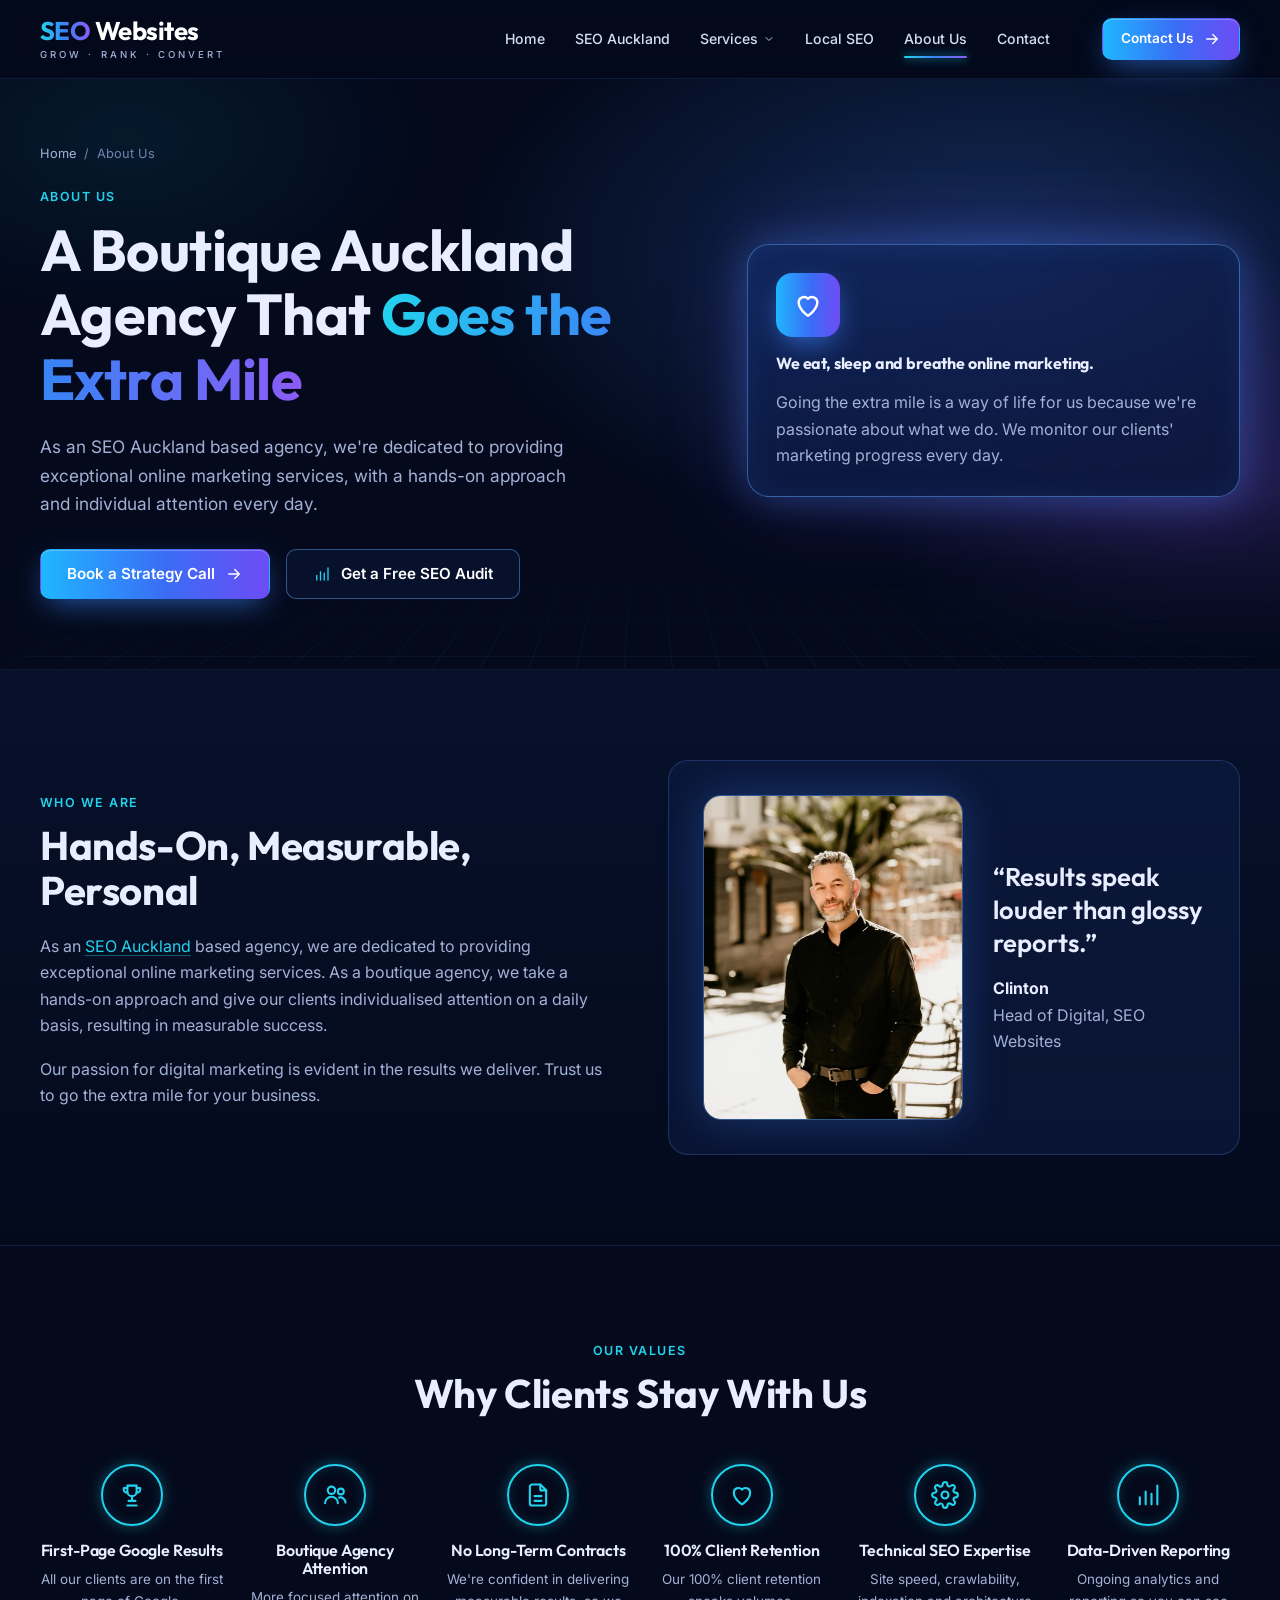
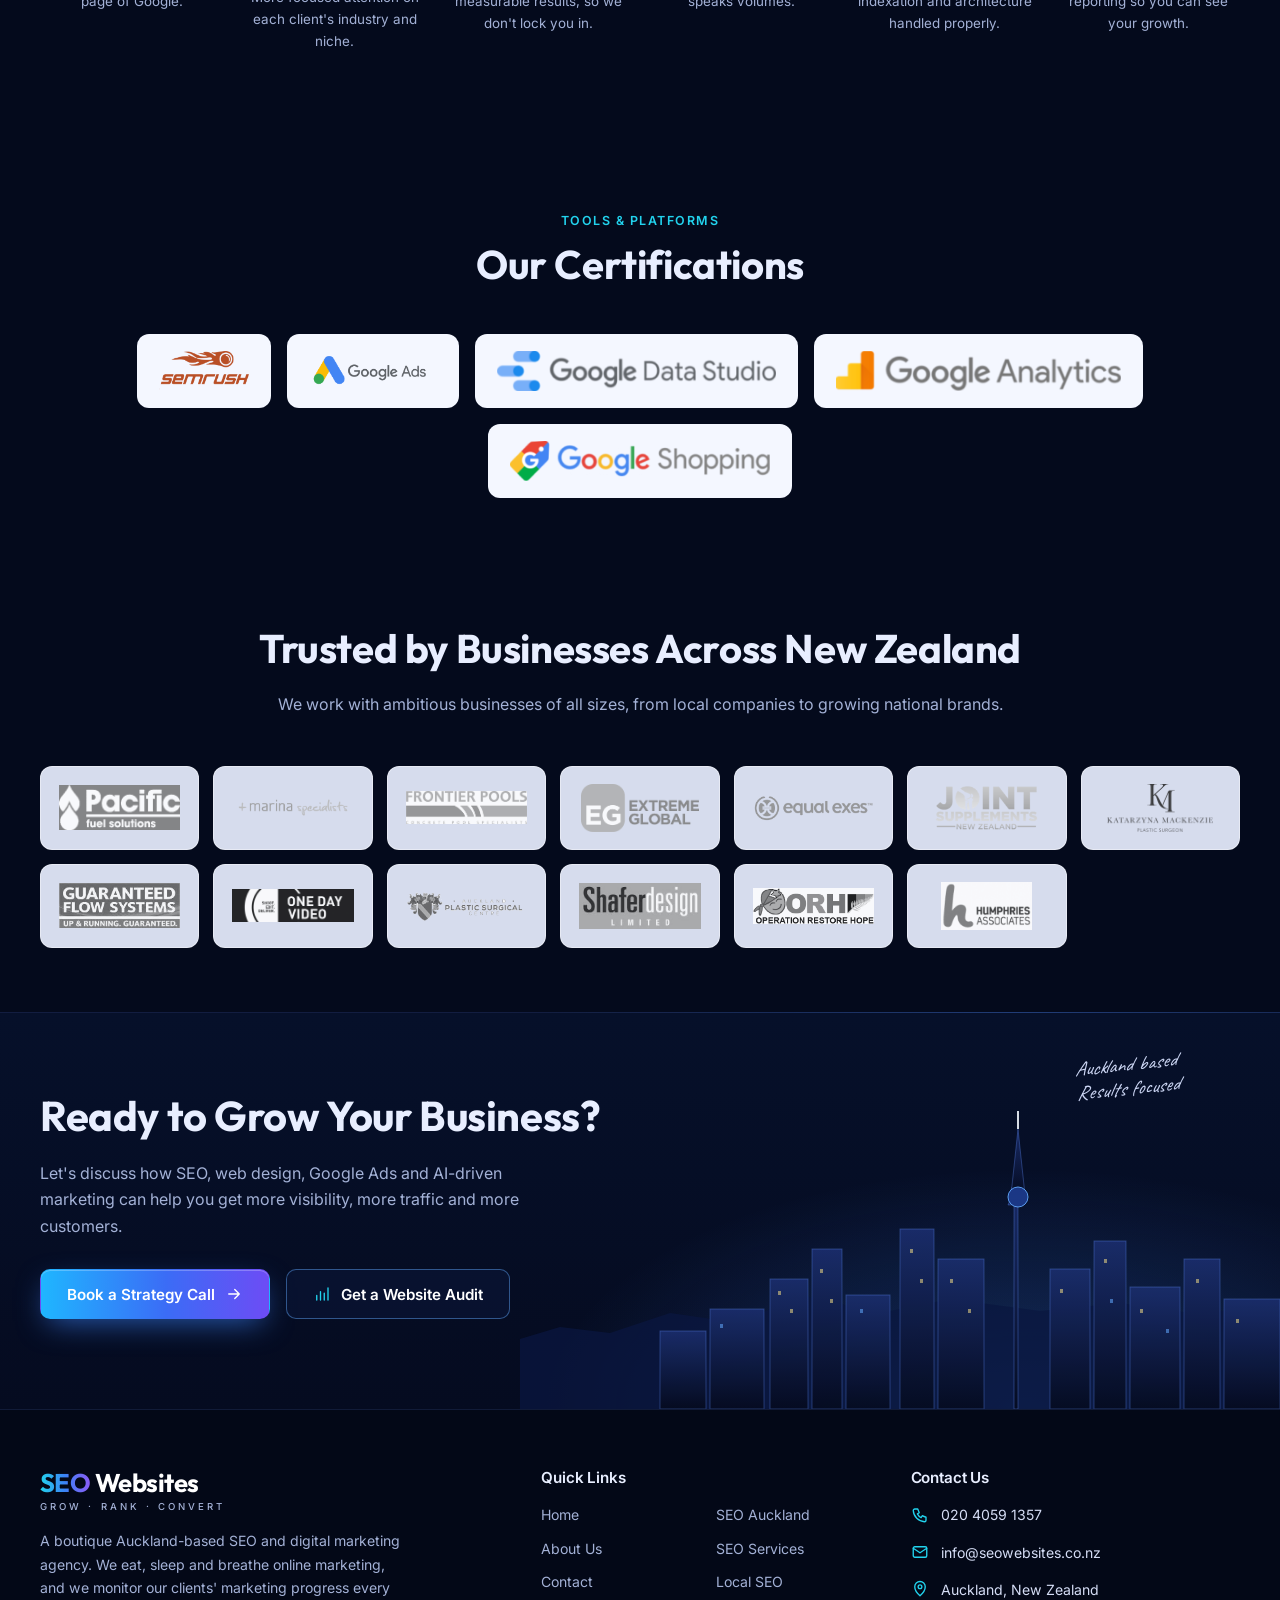
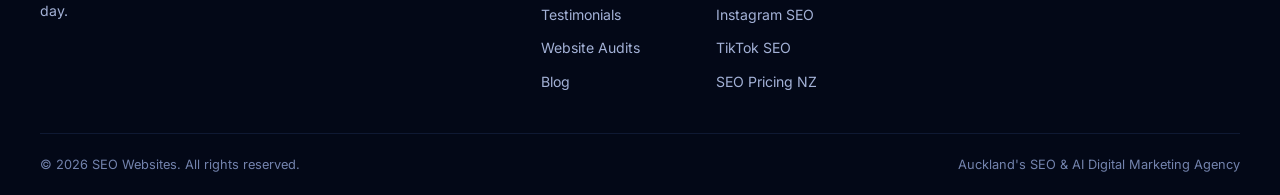
==== site/about-us/index.html @ c725c057 "Rebuild 8 core pages in new dark neon design Static site generated by build.py: home, SEO Auckland, " ====
<!doctype html>
<html lang="en-NZ">
<head>
<meta charset="utf-8">
<meta name="viewport" content="width=device-width, initial-scale=1">
<title>About Us - SEO Websites</title>
<meta name="description" content="At SEO WEBSITES we eat, sleep and breathe online marketing. Going the extra mile is a way of life for us as we’re passionate about what we do.">
<link rel="canonical" href="https://seowebsites.co.nz/about-us/">
<meta property="og:type" content="website"><meta property="og:title" content="About Us - SEO Websites"><meta property="og:description" content="At SEO WEBSITES we eat, sleep and breathe online marketing. Going the extra mile is a way of life for us as we’re passionate about what we do."><meta property="og:url" content="https://seowebsites.co.nz/about-us/"><meta property="og:locale" content="en_NZ">
<meta name="theme-color" content="#040a1c">
<link rel="preconnect" href="https://fonts.googleapis.com"><link rel="preconnect" href="https://fonts.gstatic.com" crossorigin>
<link href="https://fonts.googleapis.com/css2?family=Caveat&family=Inter:wght@400;500;600&family=Outfit:wght@500;600;700&display=swap" rel="stylesheet">
<link rel="stylesheet" href="/assets/css/style.css">
<script type="application/ld+json">{"@context": "https://schema.org", "@type": "ProfessionalService", "name": "SEO Websites", "url": "https://seowebsites.co.nz/", "telephone": "+64 20 4059 1357", "email": "info@seowebsites.co.nz", "priceRange": "$$", "address": {"@type": "PostalAddress", "addressLocality": "Auckland", "postalCode": "2018", "addressCountry": "NZ"}, "areaServed": "New Zealand"}</script>
<script type="application/ld+json">{"@context": "https://schema.org", "@type": "BreadcrumbList", "itemListElement": [{"@type": "ListItem", "position": 1, "name": "Home", "item": "https://seowebsites.co.nz/"}, {"@type": "ListItem", "position": 2, "name": "About Us", "item": "https://seowebsites.co.nz/about-us/"}]}</script>
</head>
<body>
<a class="skip" href="#main">Skip to content</a>
<svg width="0" height="0" style="position:absolute" aria-hidden="true"><defs>
<linearGradient id="g1" x1="0" y1="0" x2="1" y2="1"><stop offset="0" stop-color="#22d3ee"/><stop offset=".55" stop-color="#3b82f6"/><stop offset="1" stop-color="#8b5cf6"/></linearGradient>
<linearGradient id="gArea" x1="0" y1="0" x2="0" y2="1"><stop offset="0" stop-color="#3b82f6" stop-opacity=".55"/><stop offset="1" stop-color="#3b82f6" stop-opacity="0"/></linearGradient>
<linearGradient id="gSky" x1="0" y1="0" x2="0" y2="1"><stop offset="0" stop-color="#1a2d6b"/><stop offset="1" stop-color="#050b20"/></linearGradient>
</defs></svg>
<header class="site-header"><div class="wrap nav">
  <a class="logo" href="/" aria-label="SEO Websites home"><b><span>SEO</span> Websites</b><small>GROW · RANK · CONVERT</small></a>
  <ul class="menu" id="menu"><li><a href="/">Home</a></li><li><a href="/seo-auckland/">SEO Auckland</a></li><li class="has-drop"><button type="button" aria-expanded="false" aria-haspopup="true">Services <svg class="" viewBox="0 0 24 24" fill="none" stroke="currentColor" stroke-width="1.8" stroke-linecap="round" stroke-linejoin="round" aria-hidden="true"><path d="M6 9l6 6 6-6"/></svg></button><ul class="dropdown"><li><a href="/seo-services-auckland/">SEO Services Auckland</a></li><li><a href="/local-seo-services/">Local SEO</a></li><li><a href="/instagram-seo/">Instagram SEO</a></li><li><a href="/tiktok-seo/">TikTok SEO</a></li></ul></li><li><a href="/local-seo-services/">Local SEO</a></li><li><a href="/about-us/" aria-current="page">About Us</a></li><li><a href="/contact/">Contact</a></li><li class="mobile-cta"><a class="btn btn-primary" href="/contact/">Contact Us <svg class="" viewBox="0 0 24 24" fill="none" stroke="currentColor" stroke-width="1.8" stroke-linecap="round" stroke-linejoin="round" aria-hidden="true"><path d="M5 12h14M13 6l6 6-6 6"/></svg></a></li></ul>
  <a class="btn btn-primary btn-sm" href="/contact/">Contact Us <svg class="" viewBox="0 0 24 24" fill="none" stroke="currentColor" stroke-width="1.8" stroke-linecap="round" stroke-linejoin="round" aria-hidden="true"><path d="M5 12h14M13 6l6 6-6 6"/></svg></a>
  <button class="burger" type="button" aria-controls="menu" aria-expanded="false" aria-label="Open menu"><svg class="" viewBox="0 0 24 24" fill="none" stroke="currentColor" stroke-width="1.8" stroke-linecap="round" stroke-linejoin="round" aria-hidden="true"><path d="M4 7h16M4 12h16M4 17h16"/></svg></button>
</div></header>
<main id="main">
<section class="hero page-hero"><div class="wrap hero-grid">
  <div><nav class="crumbs" aria-label="Breadcrumb"><a href="/">Home</a><span>/</span><span>About Us</span></nav>
    <span class="eyebrow">About Us</span><h1>A Boutique Auckland Agency That <span class="grad-text">Goes the Extra Mile</span></h1><p class="lead">As an SEO Auckland based agency, we're dedicated to providing exceptional online marketing services, with a hands-on approach and individual attention every day.</p><div class="btn-row"><a class="btn btn-primary" href="/contact/">Book a Strategy Call <svg class="" viewBox="0 0 24 24" fill="none" stroke="currentColor" stroke-width="1.8" stroke-linecap="round" stroke-linejoin="round" aria-hidden="true"><path d="M5 12h14M13 6l6 6-6 6"/></svg></a><a class="btn btn-ghost" href="/seo-audit/"><svg class="" viewBox="0 0 24 24" fill="none" stroke="currentColor" stroke-width="1.8" stroke-linecap="round" stroke-linejoin="round" aria-hidden="true"><path d="M5 20v-6M10 20V9M15 20v-9M20 20V4"/></svg> Get a Free SEO Audit</a></div></div>
  <div class="reveal"><div class="orb-card"><div class="big-ico"><svg class="" viewBox="0 0 24 24" fill="none" stroke="currentColor" stroke-width="1.8" stroke-linecap="round" stroke-linejoin="round" aria-hidden="true"><path d="M12 20s-7-4.4-7-10a4 4 0 017-2.6A4 4 0 0119 10c0 5.6-7 10-7 10z"/></svg></div><h4>We eat, sleep and breathe online marketing.</h4><p class="muted" style="margin:0">Going the extra mile is a way of life for us because we're passionate about what we do. We monitor our clients' marketing progress every day.</p></div></div>
</div></section>
<section class="sec sec-alt"><div class="wrap split">
  <div class="reveal"><span class="eyebrow">Who We Are</span><h2>Hands-On, Measurable, Personal</h2>
    <div class="prose"><p>As an <a href="/seo-auckland/">SEO Auckland</a> based agency, we are dedicated to providing exceptional online marketing services. As a boutique agency, we take a hands-on approach and give our clients individualised attention on a daily basis, resulting in measurable success.</p>
    <p>Our passion for digital marketing is evident in the results we deliver. Trust us to go the extra mile for your business.</p></div></div>
  <div class="panel founder reveal"><img src="/assets/img/clinton.jpeg" alt="Clinton, Head of Digital at SEO Websites" width="260" height="325" loading="lazy">
    <div><blockquote>“Results speak louder than glossy reports.”</blockquote><b>Clinton</b><p class="muted" style="margin:0">Head of Digital, SEO Websites</p></div></div>
</div></section>
<section class="sec"><div class="wrap">
  <div class="sec-head reveal"><span class="eyebrow">Our Values</span><h2>Why Clients Stay With Us</h2></div>
  <div class="grid g-6 why-grid"><div class="why reveal"><div class="ring-ico"><svg class="" viewBox="0 0 24 24" fill="none" stroke="currentColor" stroke-width="1.8" stroke-linecap="round" stroke-linejoin="round" aria-hidden="true"><path d="M8 4h8v5a4 4 0 01-8 0z"/><path d="M8 6H5a3 3 0 003 4M16 6h3a3 3 0 01-3 4M12 13v4M8 21h8M9 17h6"/></svg></div><h3>First-Page Google Results</h3><p>All our clients are on the first page of Google.</p></div><div class="why reveal"><div class="ring-ico"><svg class="" viewBox="0 0 24 24" fill="none" stroke="currentColor" stroke-width="1.8" stroke-linecap="round" stroke-linejoin="round" aria-hidden="true"><circle cx="9" cy="8" r="3.2"/><path d="M3.5 19a5.5 5.5 0 0111 0"/><circle cx="17" cy="9" r="2.5"/><path d="M15.5 14.2A4.5 4.5 0 0121 18.5"/></svg></div><h3>Boutique Agency Attention</h3><p>More focused attention on each client's industry and niche.</p></div><div class="why reveal"><div class="ring-ico"><svg class="" viewBox="0 0 24 24" fill="none" stroke="currentColor" stroke-width="1.8" stroke-linecap="round" stroke-linejoin="round" aria-hidden="true"><path d="M14 3H7a2 2 0 00-2 2v14a2 2 0 002 2h10a2 2 0 002-2V8z"/><path d="M14 3v5h5M9 13h6M9 17h6"/></svg></div><h3>No Long-Term Contracts</h3><p>We're confident in delivering measurable results, so we don't lock you in.</p></div><div class="why reveal"><div class="ring-ico"><svg class="" viewBox="0 0 24 24" fill="none" stroke="currentColor" stroke-width="1.8" stroke-linecap="round" stroke-linejoin="round" aria-hidden="true"><path d="M12 20s-7-4.4-7-10a4 4 0 017-2.6A4 4 0 0119 10c0 5.6-7 10-7 10z"/></svg></div><h3>100% Client Retention</h3><p>Our 100% client retention speaks volumes.</p></div><div class="why reveal"><div class="ring-ico"><svg class="" viewBox="0 0 24 24" fill="none" stroke="currentColor" stroke-width="1.8" stroke-linecap="round" stroke-linejoin="round" aria-hidden="true"><circle cx="12" cy="12" r="3"/><path d="M19.4 15a1.7 1.7 0 00.3 1.8l.1.1a2 2 0 11-2.8 2.8l-.1-.1a1.7 1.7 0 00-1.8-.3 1.7 1.7 0 00-1 1.5V21a2 2 0 11-4 0v-.1a1.7 1.7 0 00-1.1-1.5 1.7 1.7 0 00-1.8.3l-.1.1a2 2 0 11-2.8-2.8l.1-.1a1.7 1.7 0 00.3-1.8 1.7 1.7 0 00-1.5-1H3a2 2 0 110-4h.1a1.7 1.7 0 001.5-1.1 1.7 1.7 0 00-.3-1.8l-.1-.1a2 2 0 112.8-2.8l.1.1a1.7 1.7 0 001.8.3H9a1.7 1.7 0 001-1.5V3a2 2 0 114 0v.1a1.7 1.7 0 001 1.5 1.7 1.7 0 001.8-.3l.1-.1a2 2 0 112.8 2.8l-.1.1a1.7 1.7 0 00-.3 1.8V9a1.7 1.7 0 001.5 1H21a2 2 0 110 4h-.1a1.7 1.7 0 00-1.5 1z"/></svg></div><h3>Technical SEO Expertise</h3><p>Site speed, crawlability, indexation and architecture handled properly.</p></div><div class="why reveal"><div class="ring-ico"><svg class="" viewBox="0 0 24 24" fill="none" stroke="currentColor" stroke-width="1.8" stroke-linecap="round" stroke-linejoin="round" aria-hidden="true"><path d="M5 20v-6M10 20V9M15 20v-9M20 20V4"/></svg></div><h3>Data-Driven Reporting</h3><p>Ongoing analytics and reporting so you can see your growth.</p></div></div>
</div></section>
<section class="sec-tight"><div class="wrap"><div class="sec-head reveal"><span class="eyebrow">Tools &amp; Platforms</span><h2>Our Certifications</h2></div><div class="certs reveal"><span><img src="/assets/img/certs/c1.png" alt="Semrush" loading="lazy"></span><span><img src="/assets/img/certs/c2.png" alt="Google Ads" loading="lazy"></span><span><img src="/assets/img/certs/c3.png" alt="Google Data Studio" loading="lazy"></span><span><img src="/assets/img/certs/c4.png" alt="Google Analytics" loading="lazy"></span><span><img src="/assets/img/certs/c5.png" alt="Google Shopping" loading="lazy"></span></div></div></section>
<section class="sec-tight"><div class="wrap"><div class="sec-head reveal"><h2>Trusted by Businesses Across New Zealand</h2><p>We work with ambitious businesses of all sizes, from local companies to growing national brands.</p></div><div class="logos reveal"><span><img src="/assets/img/clients/pacific-fuel.png" alt="Pacific Fuel Solutions" loading="lazy"></span><span><img src="/assets/img/clients/marina-specialists.png" alt="Marina Specialists" loading="lazy"></span><span><img src="/assets/img/clients/frontier-pools.png" alt="Frontier Pools" loading="lazy"></span><span><img src="/assets/img/clients/extreme-global.png" alt="Extreme Global" loading="lazy"></span><span><img src="/assets/img/clients/equal-exes.png" alt="Equal Exes" loading="lazy"></span><span><img src="/assets/img/clients/joint-sup.png" alt="Joint Supplements NZ" loading="lazy"></span><span><img src="/assets/img/clients/katarzyna-mackenzie.png" alt="Katarzyna Mackenzie" loading="lazy"></span><span><img src="/assets/img/clients/gf-flow.jpeg" alt="Guaranteed Flow Systems" loading="lazy"></span><span><img src="/assets/img/clients/one-day-video.png" alt="One Day Video" loading="lazy"></span><span><img src="/assets/img/clients/auckland-plastic-surgical.png" alt="Auckland Plastic Surgical Centre" loading="lazy"></span><span><img src="/assets/img/clients/shafer-design.jpeg" alt="Shafer Design" loading="lazy"></span><span><img src="/assets/img/clients/operation-restore-hope.png" alt="Operation Restore Hope" loading="lazy"></span><span><img src="/assets/img/clients/humphries-associates.png" alt="Humphries Associates" loading="lazy"></span></div></div></section>
<section class="cta"><div class="wrap">
  <h2 class="reveal">Ready to Grow Your Business?</h2><p class="reveal">Let's discuss how SEO, web design, Google Ads and AI-driven marketing can help you get more visibility, more traffic and more customers.</p>
  <div class="btn-row reveal"><a class="btn btn-primary" href="/contact/">Book a Strategy Call <svg class="" viewBox="0 0 24 24" fill="none" stroke="currentColor" stroke-width="1.8" stroke-linecap="round" stroke-linejoin="round" aria-hidden="true"><path d="M5 12h14M13 6l6 6-6 6"/></svg></a><a class="btn btn-ghost" href="/seo-audit/"><svg class="" viewBox="0 0 24 24" fill="none" stroke="currentColor" stroke-width="1.8" stroke-linecap="round" stroke-linejoin="round" aria-hidden="true"><path d="M5 20v-6M10 20V9M15 20v-9M20 20V4"/></svg> Get a Website Audit</a></div>
</div><span class="dash-note">Auckland based<br>Results focused</span><svg class="skyline" viewBox="0 0 760 300" preserveAspectRatio="xMaxYMax meet" aria-hidden="true">
<path fill="#0b1740" d="M0 300V230l40-12 50 6 60-20 70 10 60-28 80 18 70-14 90 12 80-8 70 10 90-6v132z" opacity=".8"/>
<g fill="url(#gSky)" stroke="rgba(99,145,255,.35)" stroke-width="1">
<rect x="250" y="170" width="38" height="130"/><rect x="292" y="140" width="30" height="160"/><rect x="326" y="186" width="44" height="114"/>
<rect x="380" y="120" width="34" height="180"/><rect x="418" y="150" width="46" height="150"/><rect x="530" y="160" width="40" height="140"/>
<rect x="574" y="132" width="32" height="168"/><rect x="610" y="178" width="50" height="122"/><rect x="664" y="150" width="36" height="150"/><rect x="704" y="190" width="56" height="110"/>
<rect x="190" y="200" width="54" height="100"/><rect x="140" y="222" width="46" height="78"/>
<path d="M494 300V96h-6l4-10h-3l3-8h8l3 8h-3l4 10h-6v204z"/><path d="M491 86h14l-7-66z"/>
</g>
<circle cx="498" cy="88" r="10" fill="#1d3a8a" stroke="#60a5fa"/><path d="M498 20V2" stroke="#e2e8f0" stroke-width="2"/>
<g fill="#fde68a" opacity=".55"><rect x="258" y="182" width="3" height="4"/><rect x="270" y="200" width="3" height="4"/><rect x="300" y="160" width="3" height="4"/><rect x="310" y="190" width="3" height="4"/><rect x="390" y="140" width="3" height="4"/><rect x="400" y="170" width="3" height="4"/><rect x="430" y="170" width="3" height="4"/><rect x="448" y="200" width="3" height="4"/><rect x="540" y="180" width="3" height="4"/><rect x="584" y="150" width="3" height="4"/><rect x="620" y="200" width="3" height="4"/><rect x="676" y="170" width="3" height="4"/><rect x="716" y="210" width="3" height="4"/></g>
<g fill="#60a5fa" opacity=".6"><rect x="340" y="200" width="3" height="4"/><rect x="590" y="190" width="3" height="4"/><rect x="200" y="215" width="3" height="4"/><rect x="646" y="220" width="3" height="4"/></g>
</svg></section>
</main>
<footer class="site-footer"><div class="wrap">
  <div class="foot-grid">
    <div><a class="logo" href="/"><b><span>SEO</span> Websites</b><small>GROW · RANK · CONVERT</small></a>
      <p>A boutique Auckland-based SEO and digital marketing agency. We eat, sleep and breathe online marketing, and we monitor our clients' marketing progress every day.</p></div>
    <div><h4>Quick Links</h4><ul class="foot-links">
      <li><a href="/">Home</a></li><li><a href="/seo-auckland/">SEO Auckland</a></li>
      <li><a href="/about-us/">About Us</a></li><li><a href="/seo-services-auckland/">SEO Services</a></li>
      <li><a href="/contact/">Contact</a></li><li><a href="/local-seo-services/">Local SEO</a></li>
      <li><a href="/testimonials/">Testimonials</a></li><li><a href="/instagram-seo/">Instagram SEO</a></li>
      <li><a href="/seo-audit/">Website Audits</a></li><li><a href="/tiktok-seo/">TikTok SEO</a></li>
      <li><a href="/blog/">Blog</a></li><li><a href="/seo-pricing-nz/">SEO Pricing NZ</a></li>
    </ul></div>
    <div><h4>Contact Us</h4><ul class="foot-contact">
      <li><svg class="" viewBox="0 0 24 24" fill="none" stroke="currentColor" stroke-width="1.8" stroke-linecap="round" stroke-linejoin="round" aria-hidden="true"><path d="M5 4h4l2 5-2.5 1.5a11 11 0 005 5L15 13l5 2v4a2 2 0 01-2 2A16 16 0 013 6a2 2 0 012-2z"/></svg><a href="tel:+642040591357">020 4059 1357</a></li>
      <li><svg class="" viewBox="0 0 24 24" fill="none" stroke="currentColor" stroke-width="1.8" stroke-linecap="round" stroke-linejoin="round" aria-hidden="true"><rect x="3" y="5" width="18" height="14" rx="2"/><path d="M3 7l9 6 9-6"/></svg><a href="mailto:info@seowebsites.co.nz">info@seowebsites.co.nz</a></li>
      <li><svg class="" viewBox="0 0 24 24" fill="none" stroke="currentColor" stroke-width="1.8" stroke-linecap="round" stroke-linejoin="round" aria-hidden="true"><path d="M12 21s-7-6-7-12a7 7 0 0114 0c0 6-7 12-7 12z"/><circle cx="12" cy="9" r="2.5"/></svg>Auckland, New Zealand</li>
    </ul></div>
  </div>
  <div class="foot-bar"><span>© 2026 SEO Websites. All rights reserved.</span><span>Auckland's SEO &amp; AI Digital Marketing Agency</span></div>
</div></footer>
<script src="/assets/js/main.js" defer></script>
</body>
</html>
---- assets/css/style.css ----
/* SEO Websites — site styles (dark neon theme) */
:root {
  --bg: #040a1c;
  --bg-2: #07112b;
  --bg-3: #0a1738;
  --panel: rgba(16, 30, 70, .55);
  --panel-solid: #0c1a3f;
  --line: rgba(99, 145, 255, .22);
  --line-strong: rgba(99, 170, 255, .45);
  --text: #e8eeff;
  --muted: #a3b1d6;
  --dim: #7383ad;
  --cyan: #22d3ee;
  --blue: #3b82f6;
  --blue-2: #2563eb;
  --violet: #8b5cf6;
  --magenta: #c026d3;
  --grad: linear-gradient(90deg, #22d3ee 0%, #3b82f6 50%, #8b5cf6 100%);
  --grad-btn: linear-gradient(90deg, #1fb6ff 0%, #3b6cf6 55%, #6d4cf5 100%);
  --radius: 16px;
  --radius-sm: 10px;
  --shadow-glow: 0 0 0 1px var(--line), 0 20px 50px -20px rgba(34, 125, 255, .45);
  --wrap: 1200px;
  --font-head: "Outfit", system-ui, sans-serif;
  --font-body: "Inter", system-ui, sans-serif;
}

*, *::before, *::after { box-sizing: border-box; }
html { scroll-behavior: smooth; }
body {
  margin: 0;
  background: var(--bg);
  color: var(--text);
  font: 400 16px/1.65 var(--font-body);
  -webkit-font-smoothing: antialiased;
  overflow-x: hidden;
}
img { max-width: 100%; height: auto; display: block; }
a { color: var(--cyan); text-decoration: none; }
a:hover { color: #7ee8fa; }
h1, h2, h3, h4 { font-family: var(--font-head); line-height: 1.12; margin: 0 0 .5em; letter-spacing: -.01em; }
h1 { font-size: clamp(2.3rem, 5vw, 3.6rem); font-weight: 700; }
h2 { font-size: clamp(1.75rem, 3.4vw, 2.5rem); font-weight: 700; }
h3 { font-size: 1.2rem; font-weight: 600; }
p { margin: 0 0 1em; }
.wrap { width: min(var(--wrap), 100% - 40px); margin-inline: auto; }
.grad-text { background: var(--grad); -webkit-background-clip: text; background-clip: text; color: transparent; }
.eyebrow {
  display: inline-block; font: 600 .78rem/1 var(--font-body); letter-spacing: .12em;
  text-transform: uppercase; color: var(--cyan); margin-bottom: 14px;
}
.lead { color: var(--muted); font-size: 1.08rem; }
.muted { color: var(--muted); }
.center { text-align: center; }
.skip { position: absolute; left: -999px; }
.skip:focus { left: 16px; top: 16px; z-index: 100; background: #fff; color: #000; padding: 8px 12px; border-radius: 6px; }

/* ---------- Buttons ---------- */
.btn {
  display: inline-flex; align-items: center; gap: 10px; padding: 15px 26px;
  border-radius: 10px; font: 600 .95rem/1 var(--font-body); cursor: pointer;
  border: 1px solid transparent; transition: transform .2s, box-shadow .2s, background .2s;
  white-space: nowrap;
}
.btn svg { width: 18px; height: 18px; flex: none; }
.btn-primary { background: var(--grad-btn); color: #fff; box-shadow: 0 10px 30px -8px rgba(59, 130, 246, .7), inset 0 1px 0 rgba(255,255,255,.25); }
.btn-primary:hover { color: #fff; transform: translateY(-2px); box-shadow: 0 16px 40px -10px rgba(59, 130, 246, .9), inset 0 1px 0 rgba(255,255,255,.25); }
.btn-ghost { background: rgba(10, 22, 55, .6); color: #fff; border-color: var(--line-strong); }
.btn-ghost:hover { color: #fff; border-color: var(--cyan); background: rgba(34, 211, 238, .08); }
.btn-ghost svg { color: var(--cyan); }
.btn-sm { padding: 11px 18px; font-size: .85rem; }
.btn-row { display: flex; flex-wrap: wrap; gap: 16px; }
.link-arrow { display: inline-flex; align-items: center; gap: 6px; font-weight: 600; font-size: .88rem; }
.link-arrow svg { width: 14px; height: 14px; transition: transform .2s; }
.link-arrow:hover svg { transform: translateX(3px); }

/* ---------- Header ---------- */
.site-header {
  position: sticky; top: 0; z-index: 50;
  background: rgba(4, 10, 28, .72); backdrop-filter: blur(14px); -webkit-backdrop-filter: blur(14px);
  border-bottom: 1px solid rgba(99, 145, 255, .12);
}
.nav { display: flex; align-items: center; gap: 28px; height: 78px; }
.logo { display: flex; flex-direction: column; line-height: 1; color: #fff; }
.logo:hover { color: #fff; }
.logo b { font: 700 1.6rem/1 var(--font-head); letter-spacing: -.02em; }
.logo b span { background: var(--grad); -webkit-background-clip: text; background-clip: text; color: transparent; }
.logo small { font: 500 .6rem/1 var(--font-body); letter-spacing: .32em; color: var(--muted); margin-top: 6px; }
.menu { display: flex; gap: 6px; margin: 0 0 0 auto; padding: 0; list-style: none; align-items: center; }
.menu > li { position: relative; }
.menu a, .menu button {
  display: flex; align-items: center; gap: 5px; padding: 10px 12px; color: #d5ddf5;
  font: 500 .88rem/1 var(--font-body); background: none; border: 0; cursor: pointer; position: relative;
}
.menu a:hover, .menu button:hover { color: #fff; }
.menu a[aria-current="page"]::after, .menu .has-current > button::after {
  content: ""; position: absolute; left: 12px; right: 12px; bottom: -2px; height: 2px;
  background: var(--grad); border-radius: 2px; box-shadow: 0 0 10px var(--cyan);
}
.menu button svg { width: 12px; height: 12px; transition: transform .2s; }
.dropdown {
  position: absolute; top: calc(100% + 10px); left: -10px; min-width: 230px; padding: 8px;
  list-style: none; margin: 0; background: #0a1636; border: 1px solid var(--line); border-radius: 12px;
  box-shadow: 0 24px 50px -12px rgba(0,0,0,.6); opacity: 0; visibility: hidden; transform: translateY(6px);
  transition: .18s;
}
.dropdown a { padding: 11px 12px; border-radius: 8px; }
.dropdown a:hover, .dropdown a[aria-current="page"] { background: rgba(59,130,246,.14); }
.dropdown a[aria-current="page"]::after { display: none; }
.has-drop:hover .dropdown, .has-drop:focus-within .dropdown, .has-drop.open .dropdown { opacity: 1; visibility: visible; transform: none; }
.has-drop:hover > button svg, .has-drop.open > button svg { transform: rotate(180deg); }
.nav .btn { margin-left: 12px; }
.burger { display: none; margin-left: auto; background: none; border: 1px solid var(--line); border-radius: 8px; padding: 9px; color: #fff; cursor: pointer; }
.burger svg { width: 22px; height: 22px; display: block; }

/* ---------- Hero ---------- */
.hero { position: relative; padding: 70px 0 60px; overflow: hidden; isolation: isolate; }
.hero::before {
  content: ""; position: absolute; inset: 0; z-index: -2;
  background:
    radial-gradient(900px 500px at 78% 30%, rgba(59, 130, 246, .28), transparent 60%),
    radial-gradient(600px 400px at 95% 70%, rgba(139, 92, 246, .22), transparent 60%),
    radial-gradient(500px 300px at 10% 10%, rgba(34, 211, 238, .08), transparent 60%);
  -webkit-mask-image: linear-gradient(#000 70%, transparent); mask-image: linear-gradient(#000 70%, transparent);
}
.hero::after { /* perspective grid floor */
  content: ""; position: absolute; left: 0; right: 0; bottom: 0; height: 45%; z-index: -1;
  background-image: linear-gradient(rgba(59,130,246,.18) 1px, transparent 1px), linear-gradient(90deg, rgba(59,130,246,.18) 1px, transparent 1px);
  background-size: 48px 48px; transform: perspective(500px) rotateX(60deg); transform-origin: bottom;
  mask-image: linear-gradient(to top, #000 0%, transparent 85%); -webkit-mask-image: linear-gradient(to top, #000 0%, transparent 85%);
  opacity: .5;
}
.hero-grid { display: grid; grid-template-columns: 1.05fr 1fr; gap: 40px; align-items: center; }
.hero h1 { margin-bottom: 22px; }
.hero .lead { max-width: 560px; margin-bottom: 30px; }
.hero-feats { display: grid; grid-template-columns: repeat(3, auto); justify-content: start; gap: 14px 0; margin-top: 38px; }
.hero-feat { display: flex; align-items: center; gap: 10px; padding: 0 16px; border-left: 1px solid var(--line); }
.hero-feat .ring-ico { width: 38px; height: 38px; }
.hero-feat:first-child { padding-left: 0; border-left: 0; }
.hero-feat b { display: block; font-size: .85rem; font-weight: 600; }
.hero-feat small { color: var(--dim); font-size: .76rem; white-space: nowrap; }
.ring-ico {
  width: 42px; height: 42px; border-radius: 50%; display: grid; place-items: center; flex: none;
  border: 1.5px solid var(--cyan); color: var(--cyan); box-shadow: 0 0 14px rgba(34, 211, 238, .35), inset 0 0 12px rgba(34,211,238,.15);
}
.ring-ico svg { width: 20px; height: 20px; }

/* sub-page hero */
.hero.page-hero { padding: 64px 0 70px; }
.page-hero .hero-grid { grid-template-columns: 1.15fr .85fr; }
.crumbs { display: flex; gap: 8px; font-size: .8rem; color: var(--dim); margin-bottom: 18px; flex-wrap: wrap; }
.crumbs a { color: var(--muted); }

/* Dashboard visual */
.dash { position: relative; perspective: 1400px; min-height: 440px; }
.dash-main {
  position: relative; transform: rotateY(-14deg) rotateX(6deg); transform-style: preserve-3d;
  border-radius: 22px; padding: 22px; margin-left: 20px;
  background: linear-gradient(160deg, rgba(20, 40, 100, .75), rgba(10, 20, 55, .85));
  border: 1.5px solid rgba(96, 165, 250, .55);
  box-shadow: 0 0 0 1px rgba(139,92,246,.35), 0 0 40px rgba(59,130,246,.45), 0 0 90px rgba(139,92,246,.3), inset 0 0 40px rgba(59,130,246,.15);
  display: grid; grid-template-columns: 1.6fr 1fr; gap: 16px;
}
.dash-card { border-radius: 14px; padding: 16px; background: rgba(5, 12, 36, .7); border: 1px solid var(--line); }
.dash-card h4 { font: 600 .95rem/1 var(--font-body); margin-bottom: 12px; }
.dash-chart { position: relative; height: 190px; }
.dash-chart svg { width: 100%; height: 100%; }
.dash-bubble {
  position: absolute; top: 6px; right: 6px; padding: 10px 14px; border-radius: 12px;
  background: rgba(8, 20, 60, .9); border: 1px solid var(--line-strong); text-align: center;
}
.dash-bubble b { display: block; font: 700 1.5rem/1 var(--font-head); color: var(--cyan); text-shadow: 0 0 14px rgba(34,211,238,.6); }
.dash-bubble small { font-size: .7rem; color: var(--muted); }
.insights { list-style: none; margin: 0; padding: 0; display: grid; gap: 12px; }
.insights li { display: flex; gap: 10px; align-items: center; font-size: .78rem; color: #cdd7f5; padding: 8px 0; border-bottom: 1px solid rgba(99,145,255,.12); }
.insights li:last-child { border: 0; }
.insights svg { width: 16px; height: 16px; color: var(--cyan); flex: none; }
.dash-stats { display: flex; gap: 12px; margin: -30px 0 0 0; position: relative; z-index: 2; transform: translateZ(40px); justify-content: center; flex-wrap: wrap; }
.stat-tile {
  min-width: 108px; padding: 14px 16px; border-radius: 14px; text-align: left;
  background: linear-gradient(160deg, rgba(20, 44, 110, .95), rgba(10, 22, 60, .95));
  border: 1px solid rgba(96, 165, 250, .5); box-shadow: 0 0 24px rgba(59,130,246,.4);
}
.stat-tile b { display: block; font: 700 1.35rem/1 var(--font-head); }
.stat-tile small { display: block; font-size: .66rem; color: var(--muted); margin: 4px 0 6px; }
.stat-tile em { font-style: normal; font-size: .78rem; font-weight: 600; color: var(--cyan); }
.stat-tile.g { display: grid; place-items: center; min-width: 70px; }
.stat-tile.g svg { width: 34px; height: 34px; }
.dash-note { position: absolute; right: 0; bottom: -6px; font: italic 400 1.05rem/1.2 "Caveat", cursive; color: #cdd7f5; transform: rotate(-6deg); text-align: right; }
.dash-disclaimer { position: absolute; left: 20px; bottom: -8px; font-size: .68rem; color: var(--dim); }

/* compact hero visual for sub pages */
.orb-card {
  position: relative; border-radius: 22px; padding: 28px;
  background: linear-gradient(160deg, rgba(20, 40, 100, .7), rgba(10, 20, 55, .85));
  border: 1.5px solid rgba(96, 165, 250, .5);
  box-shadow: 0 0 40px rgba(59,130,246,.35), 0 0 90px rgba(139,92,246,.22), inset 0 0 30px rgba(59,130,246,.12);
}
.orb-card h4 { font-size: 1rem; margin-bottom: 16px; }
.orb-card .check { margin: 0; }
.orb-card .big-ico {
  width: 64px; height: 64px; border-radius: 16px; display: grid; place-items: center; margin-bottom: 18px;
  background: var(--grad-btn); box-shadow: 0 10px 30px -6px rgba(59,130,246,.8);
}
.orb-card .big-ico svg { width: 32px; height: 32px; color: #fff; }

/* ---------- Sections ---------- */
section { position: relative; }
.sec { padding: 90px 0; }
.sec-tight { padding: 64px 0; }
.sec-alt { background: linear-gradient(180deg, var(--bg-2), var(--bg)); border-top: 1px solid rgba(99,145,255,.1); border-bottom: 1px solid rgba(99,145,255,.1); }
.sec-head { text-align: center; max-width: 860px; margin: 0 auto 48px; }
.sec-head p { color: var(--muted); }
.sec-head.left { text-align: left; margin-left: 0; }

/* Cards */
.grid { display: grid; gap: 20px; }
.g-2 { grid-template-columns: repeat(2, 1fr); }
.g-3 { grid-template-columns: repeat(3, 1fr); }
.g-4 { grid-template-columns: repeat(4, 1fr); }
.g-6 { grid-template-columns: repeat(6, 1fr); }
.card {
  position: relative; padding: 28px 22px; border-radius: var(--radius);
  background: linear-gradient(180deg, rgba(18, 34, 80, .55), rgba(8, 16, 42, .55));
  border: 1px solid var(--line); transition: transform .25s, border-color .25s, box-shadow .25s;
}
.card:hover { transform: translateY(-4px); border-color: var(--line-strong); box-shadow: 0 20px 40px -18px rgba(59,130,246,.55); }
.card h3 { margin-bottom: 10px; }
.card p { color: var(--muted); font-size: .92rem; margin-bottom: 0; }
.card .link-arrow { margin-top: 16px; }
.card.svc { text-align: center; display: flex; flex-direction: column; align-items: center; }
.card.svc { padding: 26px 16px; }
.card.svc p { flex: 1; font-size: .86rem; }
.svc-ico { width: 64px; height: 64px; margin-bottom: 18px; display: grid; place-items: center; }
.svc-ico svg { width: 52px; height: 52px; filter: drop-shadow(0 0 12px rgba(59,130,246,.55)); }
.card .num { font: 700 .8rem/1 var(--font-body); color: var(--cyan); letter-spacing: .1em; margin-bottom: 14px; display: block; }
.card-ico { width: 48px; height: 48px; border-radius: 12px; display: grid; place-items: center; margin-bottom: 16px; background: rgba(59,130,246,.14); border: 1px solid var(--line-strong); color: var(--cyan); }
.card-ico svg { width: 24px; height: 24px; }

/* Why-us icon row */
.why { text-align: center; }
.why .ring-ico { width: 62px; height: 62px; margin: 0 auto 16px; border-width: 2px; }
.why .ring-ico svg { width: 28px; height: 28px; }
.why h3 { font-size: 1rem; margin-bottom: 8px; }
.why p { font-size: .84rem; color: var(--muted); margin: 0; }

/* Logos */
.logos { display: grid; grid-template-columns: repeat(auto-fit, minmax(150px, 1fr)); gap: 14px; }
.logos span { display: grid; place-items: center; height: 84px; padding: 14px 18px; border-radius: 12px; background: rgba(233, 239, 255, .92); border: 1px solid rgba(255,255,255,.4); transition: background .2s, transform .2s; }
.logos span:hover { background: #fff; transform: translateY(-2px); }
.logos img { max-height: 48px; width: auto; filter: grayscale(1); opacity: .85; transition: filter .2s, opacity .2s; }
.logos span:hover img { filter: none; opacity: 1; }
.certs { display: flex; flex-wrap: wrap; justify-content: center; gap: 16px; }
.certs span { background: #f4f7ff; border-radius: 12px; padding: 14px 22px; display: grid; place-items: center; height: 74px; }
.certs img { max-height: 40px; width: auto; }

/* Testimonial */
.testi-band {
  background:
    radial-gradient(700px 300px at 0% 100%, rgba(34,211,238,.14), transparent 60%),
    radial-gradient(700px 300px at 100% 0%, rgba(139,92,246,.2), transparent 60%),
    linear-gradient(180deg, #081535, #06102a);
  border-block: 1px solid rgba(99,145,255,.14);
}
.testi-grid { display: grid; grid-template-columns: .9fr 1.3fr; gap: 40px; align-items: center; }
.testi {
  display: grid; grid-template-columns: 170px 1fr; gap: 28px; padding: 34px; border-radius: 20px;
  background: linear-gradient(160deg, rgba(24, 40, 100, .6), rgba(12, 20, 60, .7));
  border: 1.5px solid rgba(139, 132, 250, .55); box-shadow: 0 0 40px rgba(99, 102, 241, .3);
}
.testi-who { text-align: center; }
.testi-who img { width: 110px; height: 110px; border-radius: 50%; object-fit: cover; margin: 0 auto 14px; border: 3px solid rgba(255,255,255,.15); }
.testi-who b { display: block; font-size: .95rem; }
.testi-who small { color: var(--muted); font-size: .8rem; }
.testi blockquote { margin: 0; position: relative; padding-left: 0; }
.testi blockquote::before { content: "\201C"; display: block; font: 700 4rem/0.6 Georgia, serif; color: var(--cyan); margin-bottom: 10px; }
.testi blockquote p { font-size: 1.02rem; color: #dfe6fb; }
.testi-foot { display: flex; justify-content: space-between; align-items: center; margin-top: 16px; }
.stars { color: #facc15; letter-spacing: 3px; font-size: 1.05rem; }
.badge { display: inline-flex; align-items: center; gap: 6px; font-size: .78rem; color: var(--cyan); }
.badge svg { width: 14px; height: 14px; }

/* Pricing */
.price-head { display: flex; justify-content: space-between; align-items: end; gap: 20px; margin-bottom: 30px; flex-wrap: wrap; }
.price-head h2 { margin-bottom: 6px; }
.price {
  display: grid; grid-template-columns: 64px 1fr; gap: 22px; padding: 30px; border-radius: 18px;
  background: linear-gradient(160deg, rgba(20, 38, 92, .6), rgba(10, 18, 50, .7));
  border: 1px solid var(--line-strong);
}
.price .card-ico { width: 60px; height: 60px; margin: 0; }
.price h3 { margin-bottom: 6px; }
.price .amt { font: 700 2rem/1 var(--font-head); margin: 18px 0; }
.price .amt small { font: 400 .85rem var(--font-body); color: var(--muted); }
.price-note { color: var(--dim); font-size: .85rem; margin-top: 20px; }

/* Check lists */
.check { list-style: none; padding: 0; margin: 0 0 1em; display: grid; gap: 10px; }
.check li { display: flex; gap: 10px; align-items: flex-start; color: #d5ddf5; font-size: .95rem; }
.check li::before {
  content: ""; flex: none; width: 18px; height: 18px; margin-top: 3px;
  background: var(--cyan);
  -webkit-mask: url("data:image/svg+xml,%3Csvg xmlns='http://www.w3.org/2000/svg' viewBox='0 0 24 24' fill='none' stroke='black' stroke-width='3' stroke-linecap='round' stroke-linejoin='round'%3E%3Cpath d='M4 12.5l5 5L20 6.5'/%3E%3C/svg%3E") center/contain no-repeat;
          mask: url("data:image/svg+xml,%3Csvg xmlns='http://www.w3.org/2000/svg' viewBox='0 0 24 24' fill='none' stroke='black' stroke-width='3' stroke-linecap='round' stroke-linejoin='round'%3E%3Cpath d='M4 12.5l5 5L20 6.5'/%3E%3C/svg%3E") center/contain no-repeat;
}
.check.cross li::before {
  background: #f87171;
  -webkit-mask-image: url("data:image/svg+xml,%3Csvg xmlns='http://www.w3.org/2000/svg' viewBox='0 0 24 24' fill='none' stroke='black' stroke-width='3' stroke-linecap='round'%3E%3Cpath d='M6 6l12 12M18 6L6 18'/%3E%3C/svg%3E");
          mask-image: url("data:image/svg+xml,%3Csvg xmlns='http://www.w3.org/2000/svg' viewBox='0 0 24 24' fill='none' stroke='black' stroke-width='3' stroke-linecap='round'%3E%3Cpath d='M6 6l12 12M18 6L6 18'/%3E%3C/svg%3E");
}
.check b { color: #fff; }

/* Split / prose */
.split { display: grid; grid-template-columns: 1fr 1fr; gap: 56px; align-items: center; }
.split.top { align-items: start; }
.prose { color: var(--muted); }
.prose p { margin-bottom: 1.1em; }
.prose strong { color: #fff; font-weight: 600; }
.prose a { text-decoration: underline; text-decoration-color: rgba(34,211,238,.4); text-underline-offset: 3px; }
.panel { padding: 34px; border-radius: 20px; background: var(--panel); border: 1px solid var(--line); }
.callout {
  display: flex; gap: 20px; align-items: center; justify-content: space-between; flex-wrap: wrap;
  padding: 26px 30px; border-radius: 16px; margin-top: 30px;
  background: linear-gradient(90deg, rgba(34,211,238,.12), rgba(139,92,246,.14)); border: 1px solid var(--line-strong);
}
.callout p { margin: 0; font-weight: 500; }

/* Stats band */
.stats { display: grid; grid-template-columns: repeat(4, 1fr); gap: 20px; }
.stat { text-align: center; padding: 26px 16px; border-radius: 16px; background: rgba(12, 24, 60, .5); border: 1px solid var(--line); }
.stat b { display: block; font: 700 2.3rem/1 var(--font-head); margin-bottom: 8px; }
.stat span { color: var(--muted); font-size: .88rem; }

/* Compare */
.compare { display: grid; grid-template-columns: 1fr 1fr; gap: 20px; }
.compare .card { padding: 30px; }
.compare .card.win { border-color: rgba(34,211,238,.55); box-shadow: 0 0 40px -10px rgba(34,211,238,.4); }
.tag { display: inline-block; font: 600 .7rem/1 var(--font-body); letter-spacing: .08em; text-transform: uppercase; padding: 6px 10px; border-radius: 99px; background: rgba(34,211,238,.14); color: var(--cyan); margin-bottom: 14px; }
.tag.dim { background: rgba(163,177,214,.12); color: var(--muted); }

/* FAQ */
.faq { max-width: 860px; margin: 0 auto; display: grid; gap: 12px; }
.faq details { border-radius: 14px; background: rgba(12, 24, 60, .55); border: 1px solid var(--line); overflow: hidden; }
.faq details[open] { border-color: var(--line-strong); }
.faq summary { cursor: pointer; list-style: none; padding: 20px 24px; font: 600 1.02rem/1.4 var(--font-head); display: flex; justify-content: space-between; gap: 16px; }
.faq summary::-webkit-details-marker { display: none; }
.faq summary::after { content: "+"; color: var(--cyan); font-size: 1.4rem; line-height: 1; transition: transform .2s; }
.faq details[open] summary::after { transform: rotate(45deg); }
.faq details p { padding: 0 24px 20px; margin: 0; color: var(--muted); }

/* CTA band */
.cta {
  position: relative; overflow: hidden; padding: 80px 0 90px; isolation: isolate;
  background: radial-gradient(800px 400px at 80% 100%, rgba(59,130,246,.3), transparent 60%), linear-gradient(180deg, #06102a, #050b20);
  border-top: 1px solid rgba(99,145,255,.14);
}
.cta h2 { font-size: clamp(1.9rem, 3.6vw, 2.6rem); }
.cta p { color: var(--muted); max-width: 540px; margin-bottom: 30px; }
.skyline { position: absolute; right: 0; bottom: 0; width: min(760px, 70%); z-index: -1; opacity: .95; }
.cta .dash-note { right: 8%; top: 40px; bottom: auto; font-size: 1.25rem; }

/* Contact */
.contact-grid { display: grid; grid-template-columns: .85fr 1.15fr; gap: 40px; align-items: start; }
.contact-items { display: grid; gap: 16px; }
.contact-item { display: flex; gap: 16px; align-items: center; padding: 22px; border-radius: 16px; background: var(--panel); border: 1px solid var(--line); color: #fff; }
.contact-item:hover { color: #fff; border-color: var(--line-strong); }
.contact-item small { display: block; color: var(--dim); font-size: .75rem; letter-spacing: .1em; text-transform: uppercase; margin-bottom: 2px; }
.contact-item b { font-size: 1.1rem; font-weight: 600; }
form.panel { display: grid; gap: 18px; }
.f-row { display: grid; grid-template-columns: 1fr 1fr; gap: 16px; }
label { display: grid; gap: 8px; font-size: .85rem; font-weight: 500; color: #d5ddf5; }
label .req { color: var(--cyan); }
input, textarea {
  width: 100%; padding: 14px 16px; border-radius: 10px; font: inherit; font-size: .95rem; color: #fff;
  background: rgba(4, 10, 28, .7); border: 1px solid var(--line); transition: border-color .2s, box-shadow .2s;
}
input:focus, textarea:focus { outline: none; border-color: var(--cyan); box-shadow: 0 0 0 3px rgba(34,211,238,.18); }
textarea { min-height: 150px; resize: vertical; }
.form-msg { font-size: .9rem; color: var(--cyan); min-height: 1.2em; margin: 0; }

/* About */
.founder { display: grid; grid-template-columns: 260px 1fr; gap: 30px; align-items: center; }
.founder img { border-radius: 18px; aspect-ratio: 4/5; object-fit: cover; border: 1.5px solid var(--line-strong); box-shadow: 0 0 40px rgba(59,130,246,.3); }
.founder blockquote { margin: 0 0 16px; font: 600 1.6rem/1.3 var(--font-head); }

/* ---------- Footer ---------- */
.site-footer { background: #030817; border-top: 1px solid rgba(99,145,255,.14); padding: 60px 0 0; font-size: .88rem; }
.foot-grid { display: grid; grid-template-columns: 1.4fr 1fr 1fr; gap: 40px; padding-bottom: 40px; }
.foot-grid p { color: var(--muted); margin-top: 18px; max-width: 360px; }
.foot-grid h4 { font: 600 .95rem/1 var(--font-body); margin-bottom: 18px; }
.foot-links { list-style: none; margin: 0; padding: 0; display: grid; grid-template-columns: 1fr 1fr; gap: 10px 20px; }
.foot-links a { color: var(--muted); }
.foot-links a:hover { color: #fff; }
.foot-contact { list-style: none; margin: 0; padding: 0; display: grid; gap: 14px; }
.foot-contact li { display: flex; gap: 12px; align-items: center; color: #d5ddf5; }
.foot-contact a { color: #d5ddf5; }
.foot-contact svg { width: 18px; height: 18px; color: var(--cyan); flex: none; }
.foot-bar { border-top: 1px solid rgba(99,145,255,.12); padding: 20px 0; display: flex; justify-content: space-between; gap: 12px; flex-wrap: wrap; color: var(--dim); font-size: .8rem; }

/* Reveal */
.reveal { opacity: 0; transform: translateY(18px); transition: opacity .6s ease, transform .6s ease; }
.reveal.in { opacity: 1; transform: none; }
@media (prefers-reduced-motion: reduce) { .reveal { opacity: 1; transform: none; transition: none; } html { scroll-behavior: auto; } }

/* ---------- Responsive ---------- */
@media (max-width: 1100px) {
  .g-6 { grid-template-columns: repeat(3, 1fr); }
  .menu a, .menu button { padding: 10px 8px; }
}
@media (max-width: 960px) {
  .burger { display: block; }
  .nav .btn { display: none; }
  .menu {
    position: fixed; top: 78px; left: 0; right: 0; bottom: 0; flex-direction: column; align-items: stretch;
    background: #050b1f; padding: 20px; gap: 4px; overflow-y: auto; display: none;
  }
  .menu.open { display: flex; }
  .menu a, .menu button { font-size: 1.05rem; padding: 14px 10px; width: 100%; }
  .menu a[aria-current="page"]::after, .menu .has-current > button::after { display: none; }
  .menu a[aria-current="page"] { color: var(--cyan); }
  .dropdown { position: static; opacity: 1; visibility: visible; transform: none; display: none; box-shadow: none; background: transparent; border: 0; padding: 0 0 0 14px; }
  .has-drop.open .dropdown { display: block; }
  .menu .mobile-cta { display: block; margin-top: 12px; }
  .menu .mobile-cta .btn { display: flex; justify-content: center; }
  .hero-grid, .page-hero .hero-grid, .split, .testi-grid, .contact-grid { grid-template-columns: 1fr; }
  .dash { min-height: 0; margin-top: 20px; }
  .dash-main { transform: none; margin-left: 0; }
  .g-3, .g-4 { grid-template-columns: repeat(2, 1fr); }
  .stats { grid-template-columns: repeat(2, 1fr); }
  .foot-grid { grid-template-columns: 1fr 1fr; }
  .foot-grid > :first-child { grid-column: 1 / -1; }
}
@media (min-width: 961px) { .menu .mobile-cta { display: none; } }
@media (max-width: 640px) {
  .sec { padding: 64px 0; }
  .g-2, .g-3, .g-4, .g-6, .compare, .f-row { grid-template-columns: 1fr; }
  .g-6.why-grid { grid-template-columns: repeat(2, 1fr); }
  .dash-main { grid-template-columns: 1fr; }
  .dash-main .dash-card.side { display: none; }
  .hero-feat { padding: 10px 0; border: 0; width: 100%; }
  .testi { grid-template-columns: 1fr; padding: 26px; }
  .price { grid-template-columns: 1fr; }
  .founder { grid-template-columns: 1fr; }
  .founder img { max-width: 260px; }
  .foot-grid { grid-template-columns: 1fr; }
  .btn-row .btn { flex: 1 1 100%; justify-content: center; }
  .skyline { width: 120%; opacity: .45; }
  .cta .dash-note { display: none; }
  .logos { grid-template-columns: repeat(2, 1fr); }
  .hero-feats { grid-template-columns: 1fr; }
}
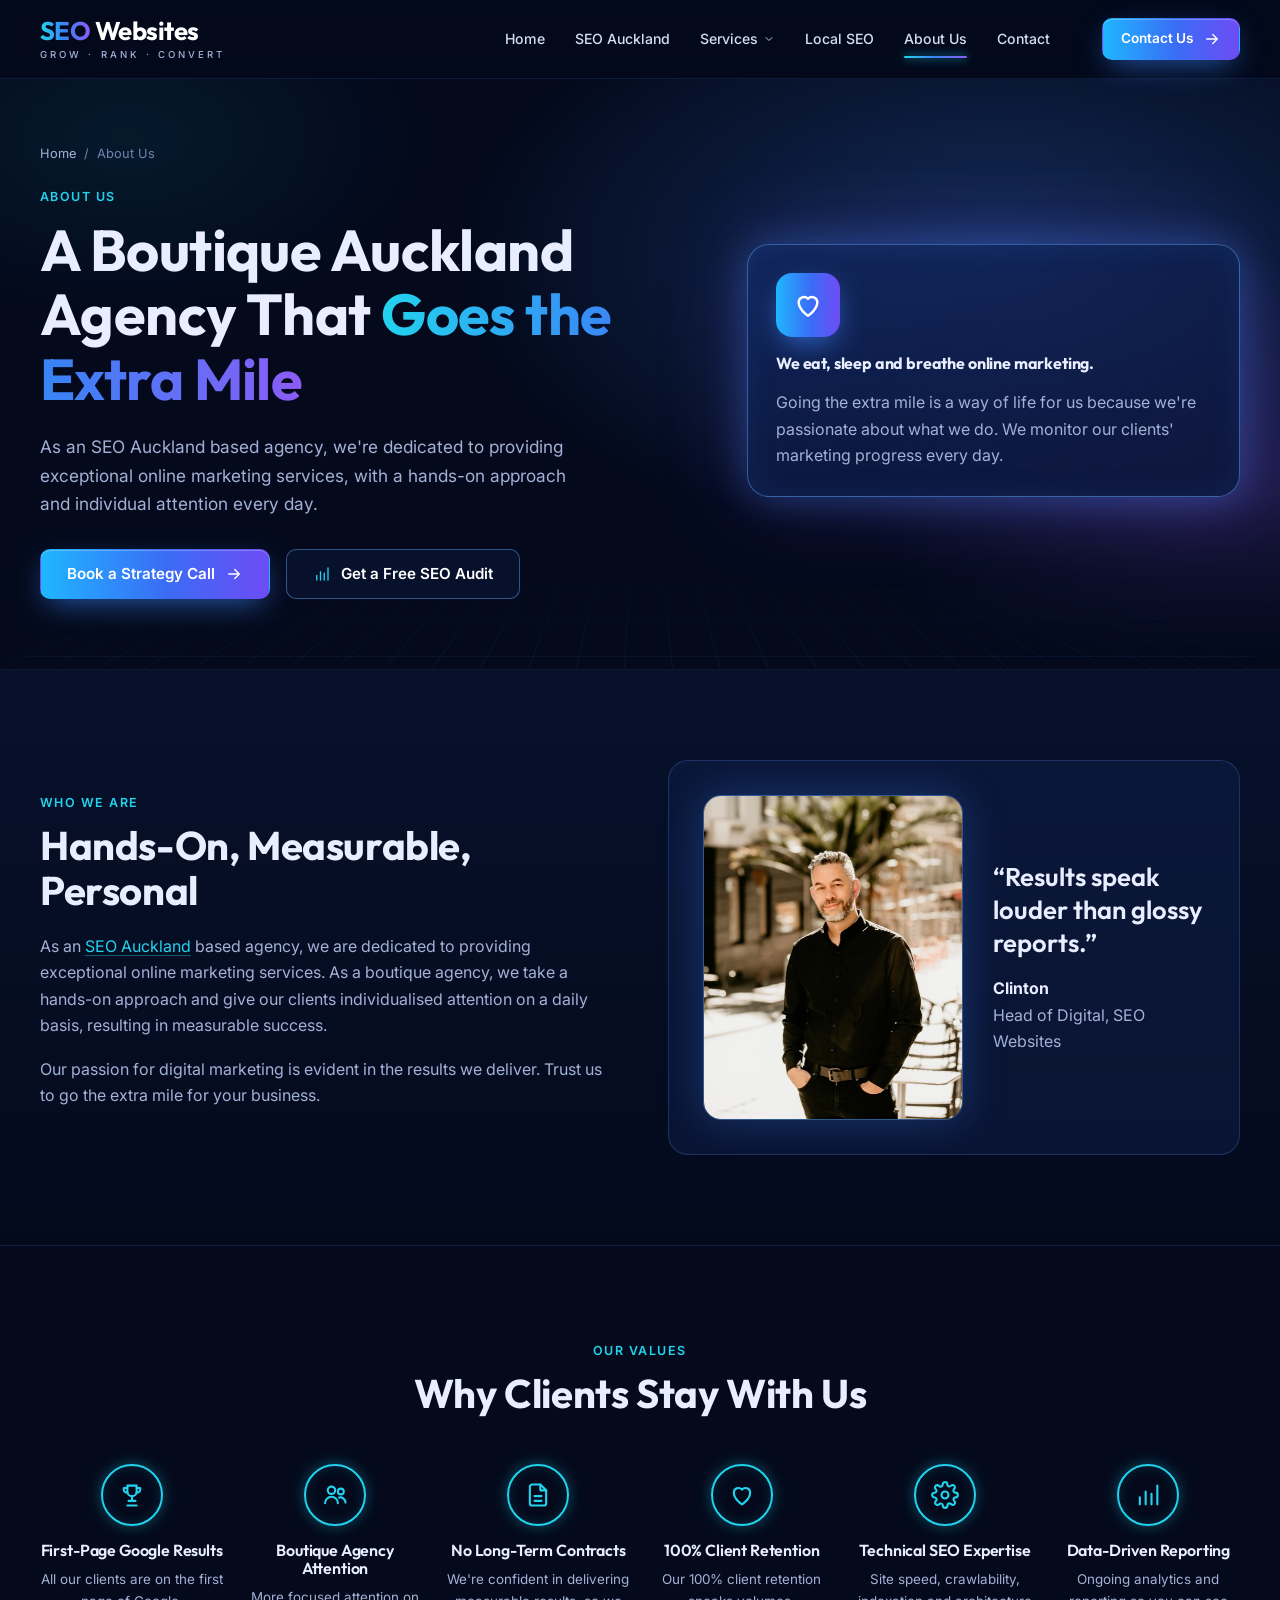
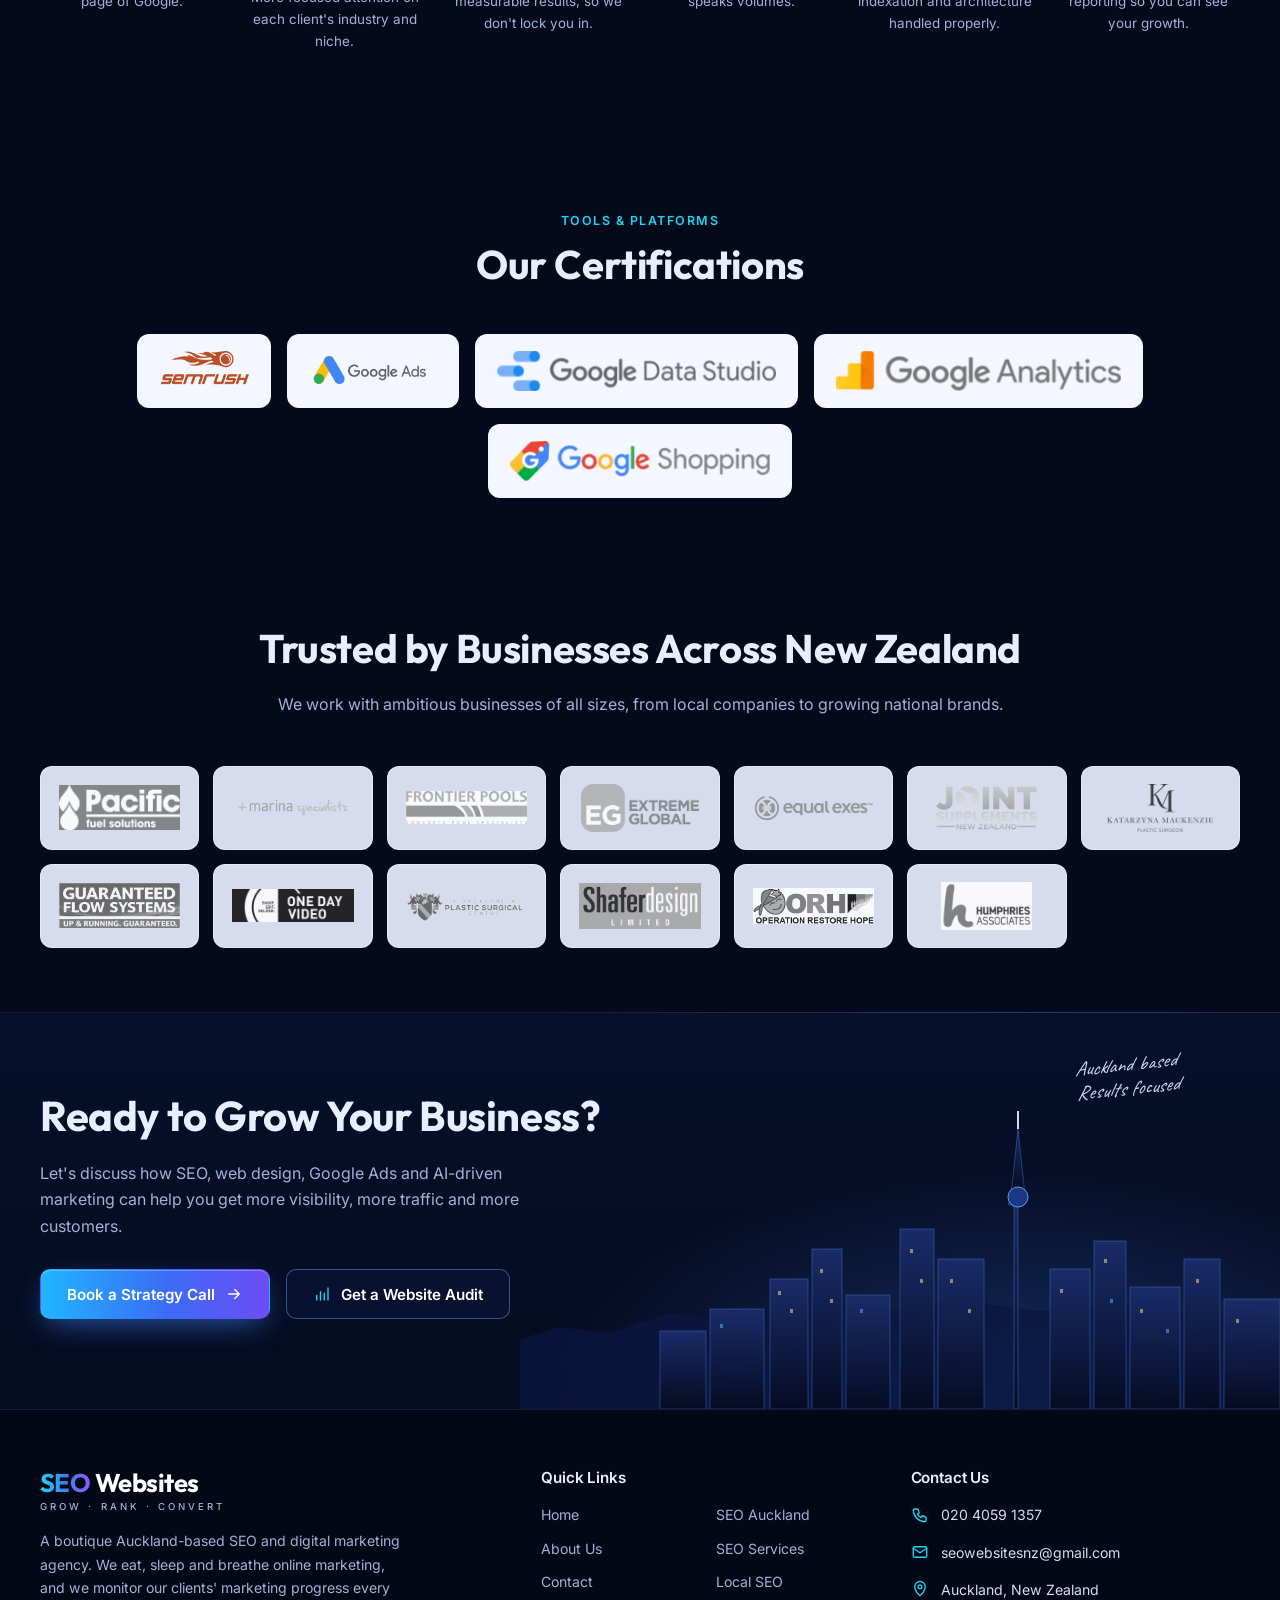
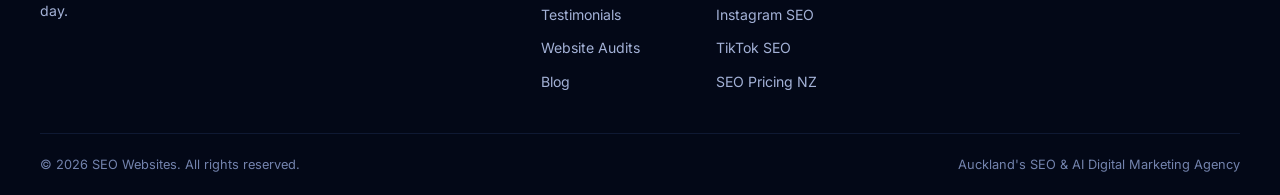
==== commit 72a067c8: "Send contact form and email links to seowebsitesnz@gmail.com Contact form now posts via FormSubmit t" ====
--- a/site/about-us/index.html
+++ b/site/about-us/index.html
@@ -11,7 +11,7 @@
 <link rel="preconnect" href="https://fonts.googleapis.com"><link rel="preconnect" href="https://fonts.gstatic.com" crossorigin>
 <link href="https://fonts.googleapis.com/css2?family=Caveat&family=Inter:wght@400;500;600&family=Outfit:wght@500;600;700&display=swap" rel="stylesheet">
 <link rel="stylesheet" href="/assets/css/style.css">
-<script type="application/ld+json">{"@context": "https://schema.org", "@type": "ProfessionalService", "name": "SEO Websites", "url": "https://seowebsites.co.nz/", "telephone": "+64 20 4059 1357", "email": "info@seowebsites.co.nz", "priceRange": "$$", "address": {"@type": "PostalAddress", "addressLocality": "Auckland", "postalCode": "2018", "addressCountry": "NZ"}, "areaServed": "New Zealand"}</script>
+<script type="application/ld+json">{"@context": "https://schema.org", "@type": "ProfessionalService", "name": "SEO Websites", "url": "https://seowebsites.co.nz/", "telephone": "+64 20 4059 1357", "email": "seowebsitesnz@gmail.com", "priceRange": "$$", "address": {"@type": "PostalAddress", "addressLocality": "Auckland", "postalCode": "2018", "addressCountry": "NZ"}, "areaServed": "New Zealand"}</script>
 <script type="application/ld+json">{"@context": "https://schema.org", "@type": "BreadcrumbList", "itemListElement": [{"@type": "ListItem", "position": 1, "name": "Home", "item": "https://seowebsites.co.nz/"}, {"@type": "ListItem", "position": 2, "name": "About Us", "item": "https://seowebsites.co.nz/about-us/"}]}</script>
 </head>
 <body>
@@ -77,7 +77,7 @@
     </ul></div>
     <div><h4>Contact Us</h4><ul class="foot-contact">
       <li><svg class="" viewBox="0 0 24 24" fill="none" stroke="currentColor" stroke-width="1.8" stroke-linecap="round" stroke-linejoin="round" aria-hidden="true"><path d="M5 4h4l2 5-2.5 1.5a11 11 0 005 5L15 13l5 2v4a2 2 0 01-2 2A16 16 0 013 6a2 2 0 012-2z"/></svg><a href="tel:+642040591357">020 4059 1357</a></li>
-      <li><svg class="" viewBox="0 0 24 24" fill="none" stroke="currentColor" stroke-width="1.8" stroke-linecap="round" stroke-linejoin="round" aria-hidden="true"><rect x="3" y="5" width="18" height="14" rx="2"/><path d="M3 7l9 6 9-6"/></svg><a href="mailto:info@seowebsites.co.nz">info@seowebsites.co.nz</a></li>
+      <li><svg class="" viewBox="0 0 24 24" fill="none" stroke="currentColor" stroke-width="1.8" stroke-linecap="round" stroke-linejoin="round" aria-hidden="true"><rect x="3" y="5" width="18" height="14" rx="2"/><path d="M3 7l9 6 9-6"/></svg><a href="mailto:seowebsitesnz@gmail.com">seowebsitesnz@gmail.com</a></li>
       <li><svg class="" viewBox="0 0 24 24" fill="none" stroke="currentColor" stroke-width="1.8" stroke-linecap="round" stroke-linejoin="round" aria-hidden="true"><path d="M12 21s-7-6-7-12a7 7 0 0114 0c0 6-7 12-7 12z"/><circle cx="12" cy="9" r="2.5"/></svg>Auckland, New Zealand</li>
     </ul></div>
   </div>
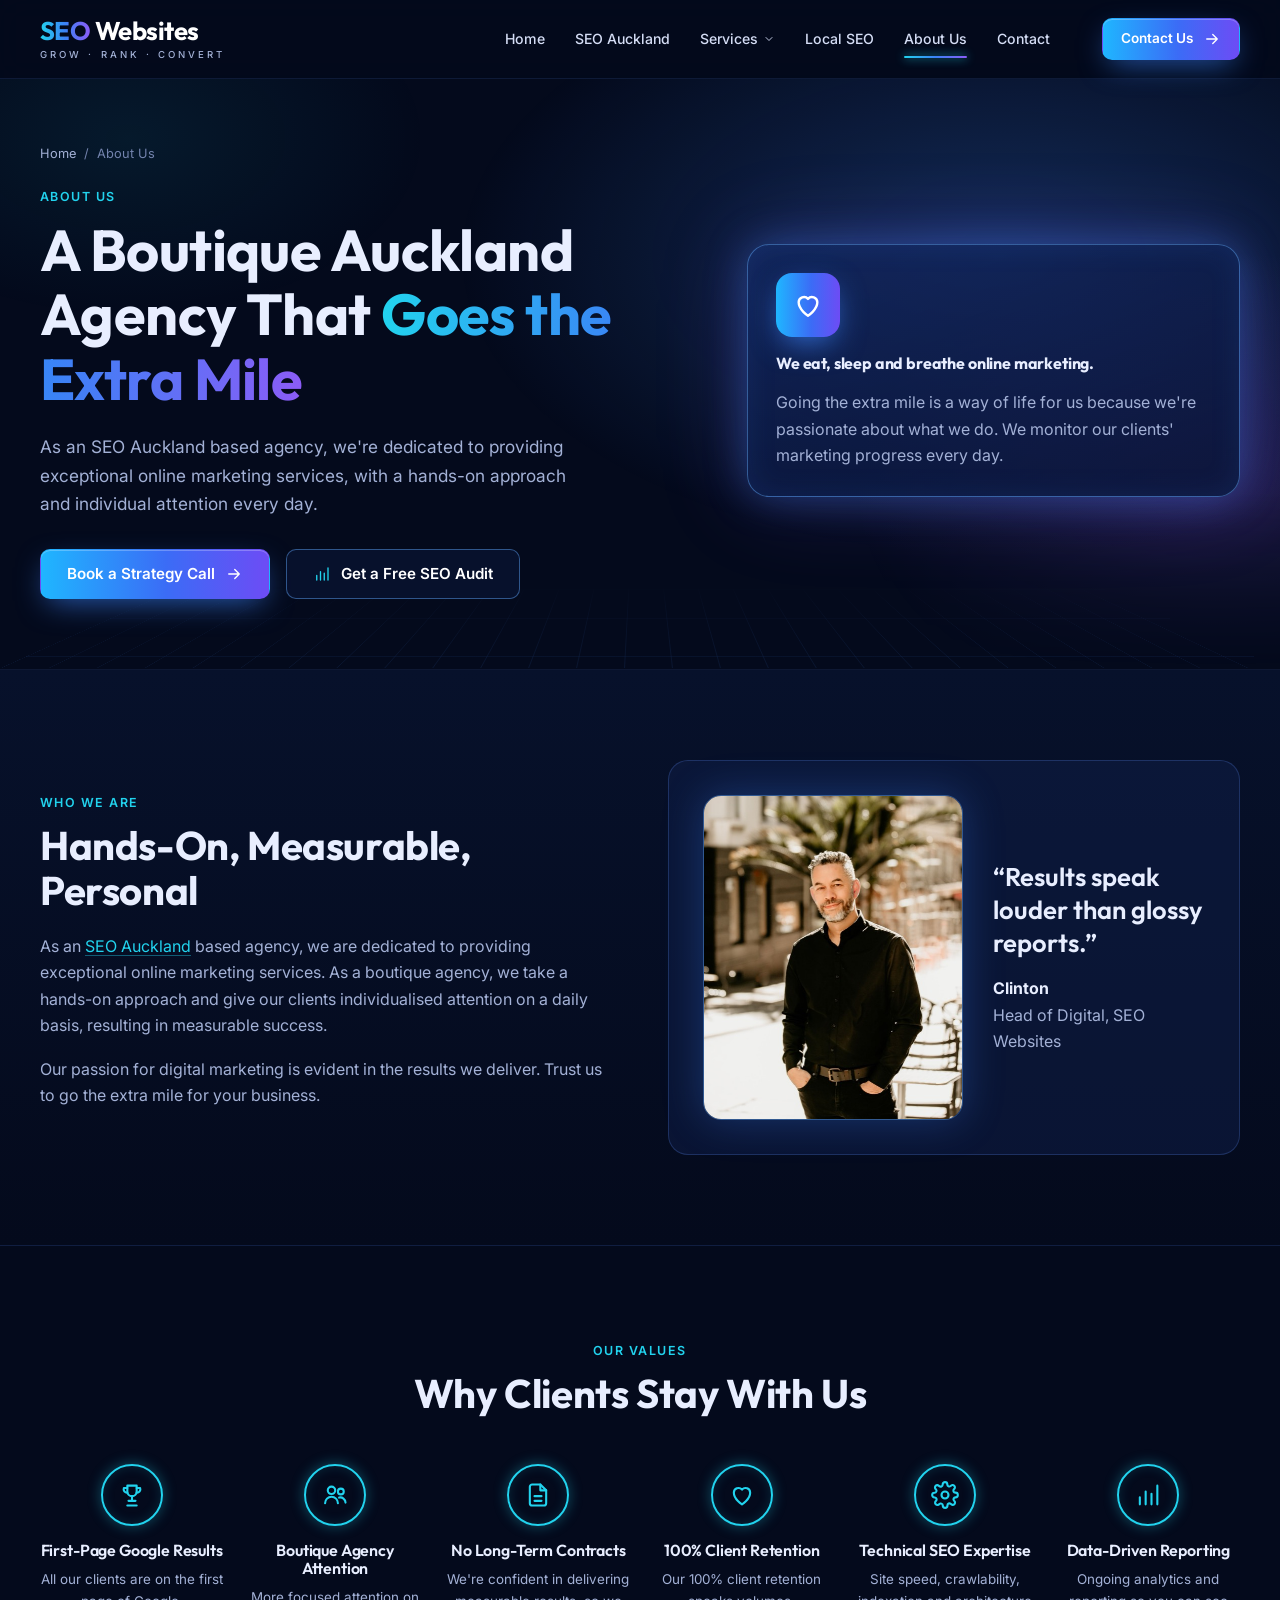
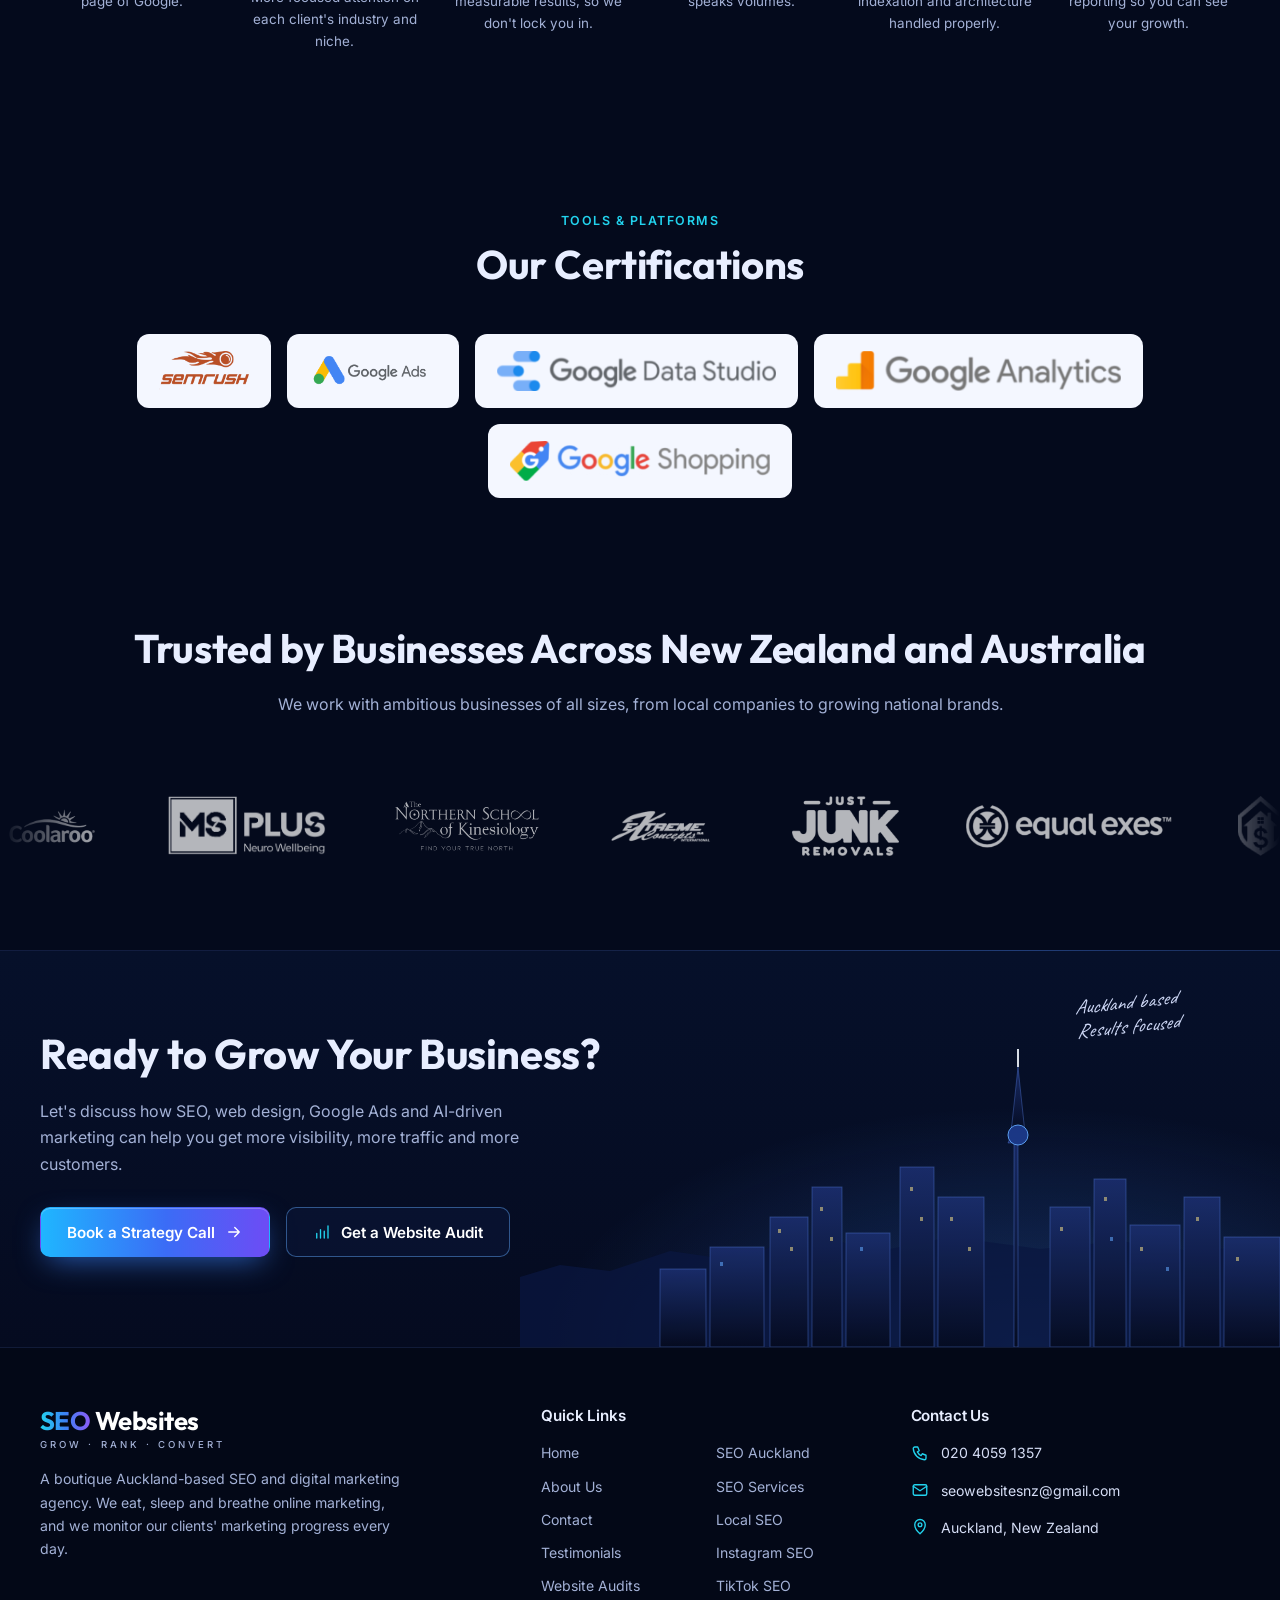
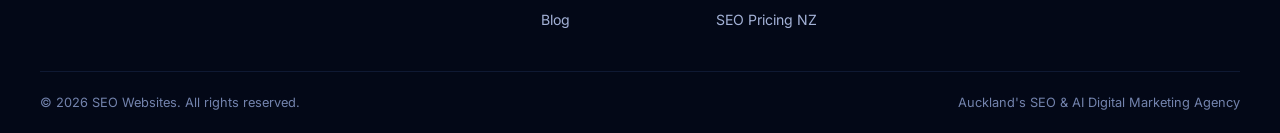
==== commit 22cb4d17: "Swap client logos for scrolling slider; add Australia to heading Uses the 26 client logos from the a" ====
--- a/site/about-us/index.html
+++ b/site/about-us/index.html
@@ -45,7 +45,8 @@
   <div class="grid g-6 why-grid"><div class="why reveal"><div class="ring-ico"><svg class="" viewBox="0 0 24 24" fill="none" stroke="currentColor" stroke-width="1.8" stroke-linecap="round" stroke-linejoin="round" aria-hidden="true"><path d="M8 4h8v5a4 4 0 01-8 0z"/><path d="M8 6H5a3 3 0 003 4M16 6h3a3 3 0 01-3 4M12 13v4M8 21h8M9 17h6"/></svg></div><h3>First-Page Google Results</h3><p>All our clients are on the first page of Google.</p></div><div class="why reveal"><div class="ring-ico"><svg class="" viewBox="0 0 24 24" fill="none" stroke="currentColor" stroke-width="1.8" stroke-linecap="round" stroke-linejoin="round" aria-hidden="true"><circle cx="9" cy="8" r="3.2"/><path d="M3.5 19a5.5 5.5 0 0111 0"/><circle cx="17" cy="9" r="2.5"/><path d="M15.5 14.2A4.5 4.5 0 0121 18.5"/></svg></div><h3>Boutique Agency Attention</h3><p>More focused attention on each client's industry and niche.</p></div><div class="why reveal"><div class="ring-ico"><svg class="" viewBox="0 0 24 24" fill="none" stroke="currentColor" stroke-width="1.8" stroke-linecap="round" stroke-linejoin="round" aria-hidden="true"><path d="M14 3H7a2 2 0 00-2 2v14a2 2 0 002 2h10a2 2 0 002-2V8z"/><path d="M14 3v5h5M9 13h6M9 17h6"/></svg></div><h3>No Long-Term Contracts</h3><p>We're confident in delivering measurable results, so we don't lock you in.</p></div><div class="why reveal"><div class="ring-ico"><svg class="" viewBox="0 0 24 24" fill="none" stroke="currentColor" stroke-width="1.8" stroke-linecap="round" stroke-linejoin="round" aria-hidden="true"><path d="M12 20s-7-4.4-7-10a4 4 0 017-2.6A4 4 0 0119 10c0 5.6-7 10-7 10z"/></svg></div><h3>100% Client Retention</h3><p>Our 100% client retention speaks volumes.</p></div><div class="why reveal"><div class="ring-ico"><svg class="" viewBox="0 0 24 24" fill="none" stroke="currentColor" stroke-width="1.8" stroke-linecap="round" stroke-linejoin="round" aria-hidden="true"><circle cx="12" cy="12" r="3"/><path d="M19.4 15a1.7 1.7 0 00.3 1.8l.1.1a2 2 0 11-2.8 2.8l-.1-.1a1.7 1.7 0 00-1.8-.3 1.7 1.7 0 00-1 1.5V21a2 2 0 11-4 0v-.1a1.7 1.7 0 00-1.1-1.5 1.7 1.7 0 00-1.8.3l-.1.1a2 2 0 11-2.8-2.8l.1-.1a1.7 1.7 0 00.3-1.8 1.7 1.7 0 00-1.5-1H3a2 2 0 110-4h.1a1.7 1.7 0 001.5-1.1 1.7 1.7 0 00-.3-1.8l-.1-.1a2 2 0 112.8-2.8l.1.1a1.7 1.7 0 001.8.3H9a1.7 1.7 0 001-1.5V3a2 2 0 114 0v.1a1.7 1.7 0 001 1.5 1.7 1.7 0 001.8-.3l.1-.1a2 2 0 112.8 2.8l-.1.1a1.7 1.7 0 00-.3 1.8V9a1.7 1.7 0 001.5 1H21a2 2 0 110 4h-.1a1.7 1.7 0 00-1.5 1z"/></svg></div><h3>Technical SEO Expertise</h3><p>Site speed, crawlability, indexation and architecture handled properly.</p></div><div class="why reveal"><div class="ring-ico"><svg class="" viewBox="0 0 24 24" fill="none" stroke="currentColor" stroke-width="1.8" stroke-linecap="round" stroke-linejoin="round" aria-hidden="true"><path d="M5 20v-6M10 20V9M15 20v-9M20 20V4"/></svg></div><h3>Data-Driven Reporting</h3><p>Ongoing analytics and reporting so you can see your growth.</p></div></div>
 </div></section>
 <section class="sec-tight"><div class="wrap"><div class="sec-head reveal"><span class="eyebrow">Tools &amp; Platforms</span><h2>Our Certifications</h2></div><div class="certs reveal"><span><img src="/assets/img/certs/c1.png" alt="Semrush" loading="lazy"></span><span><img src="/assets/img/certs/c2.png" alt="Google Ads" loading="lazy"></span><span><img src="/assets/img/certs/c3.png" alt="Google Data Studio" loading="lazy"></span><span><img src="/assets/img/certs/c4.png" alt="Google Analytics" loading="lazy"></span><span><img src="/assets/img/certs/c5.png" alt="Google Shopping" loading="lazy"></span></div></div></section>
-<section class="sec-tight"><div class="wrap"><div class="sec-head reveal"><h2>Trusted by Businesses Across New Zealand</h2><p>We work with ambitious businesses of all sizes, from local companies to growing national brands.</p></div><div class="logos reveal"><span><img src="/assets/img/clients/pacific-fuel.png" alt="Pacific Fuel Solutions" loading="lazy"></span><span><img src="/assets/img/clients/marina-specialists.png" alt="Marina Specialists" loading="lazy"></span><span><img src="/assets/img/clients/frontier-pools.png" alt="Frontier Pools" loading="lazy"></span><span><img src="/assets/img/clients/extreme-global.png" alt="Extreme Global" loading="lazy"></span><span><img src="/assets/img/clients/equal-exes.png" alt="Equal Exes" loading="lazy"></span><span><img src="/assets/img/clients/joint-sup.png" alt="Joint Supplements NZ" loading="lazy"></span><span><img src="/assets/img/clients/katarzyna-mackenzie.png" alt="Katarzyna Mackenzie" loading="lazy"></span><span><img src="/assets/img/clients/gf-flow.jpeg" alt="Guaranteed Flow Systems" loading="lazy"></span><span><img src="/assets/img/clients/one-day-video.png" alt="One Day Video" loading="lazy"></span><span><img src="/assets/img/clients/auckland-plastic-surgical.png" alt="Auckland Plastic Surgical Centre" loading="lazy"></span><span><img src="/assets/img/clients/shafer-design.jpeg" alt="Shafer Design" loading="lazy"></span><span><img src="/assets/img/clients/operation-restore-hope.png" alt="Operation Restore Hope" loading="lazy"></span><span><img src="/assets/img/clients/humphries-associates.png" alt="Humphries Associates" loading="lazy"></span></div></div></section>
+<section class="sec-tight"><div class="wrap"><div class="sec-head wide reveal"><h2>Trusted by Businesses Across New Zealand and Australia</h2><p>We work with ambitious businesses of all sizes, from local companies to growing national brands.</p></div></div>
+  <div class="logo-marquee reveal" aria-label="Client logos"><div class="logo-track"><ul class="logo-group"><li class="logo-slide xl"><img src="/assets/img/logos/coolaroo.webp" alt="Coolaroo logo" loading="lazy"></li><li class="logo-slide "><img src="/assets/img/logos/msp.webp" alt="MSP Neuro Wellbeing logo" loading="lazy"></li><li class="logo-slide "><img src="/assets/img/logos/nsk.webp" alt="The Northern School of Kinesiology logo" loading="lazy"></li><li class="logo-slide "><img src="/assets/img/logos/eci.webp" alt="ECI logo" loading="lazy"></li><li class="logo-slide "><img src="/assets/img/logos/justjunk.webp" alt="Just Junk Removals logo" loading="lazy"></li><li class="logo-slide "><img src="/assets/img/logos/equalexes.webp" alt="Equal Exes logo" loading="lazy"></li><li class="logo-slide "><img src="/assets/img/logos/property-super.webp" alt="Property With Superannuation logo" loading="lazy"></li><li class="logo-slide tall"><img src="/assets/img/logos/a-plus-clinic.webp" alt="A Plus Cosmetic Clinic logo" loading="lazy"></li><li class="logo-slide tall"><img src="/assets/img/logos/baran-bordeaux.webp" alt="Baran de Bordeaux logo" loading="lazy"></li><li class="logo-slide "><img src="/assets/img/logos/joints-up.webp" alt="Joint's Up logo" loading="lazy"></li><li class="logo-slide "><img src="/assets/img/logos/pacific-fuel.webp" alt="Pacific Fuel Solutions logo" loading="lazy"></li><li class="logo-slide "><img src="/assets/img/logos/shafer-design.webp" alt="Shafer Design Limited logo" loading="lazy"></li><li class="logo-slide "><img src="/assets/img/logos/dr-m-janic.webp" alt="Dr M Janjic logo" loading="lazy"></li><li class="logo-slide "><img src="/assets/img/logos/elisha-engineering.webp" alt="Elisha Engineering logo" loading="lazy"></li><li class="logo-slide "><img src="/assets/img/logos/extreme-global.webp" alt="Extreme Global logo" loading="lazy"></li><li class="logo-slide "><img src="/assets/img/logos/gf-flow.webp" alt="Guaranteed Flow Systems logo" loading="lazy"></li><li class="logo-slide tall"><img src="/assets/img/logos/humphries.png" alt="Humphries Associates logo" loading="lazy"></li><li class="logo-slide "><img src="/assets/img/logos/frontier-pools.webp" alt="Frontier Pools logo" loading="lazy"></li><li class="logo-slide "><img src="/assets/img/logos/katarzyna-mackenzie.webp" alt="Katarzyna Mackenzie Plastic Surgeon logo" loading="lazy"></li><li class="logo-slide "><img src="/assets/img/logos/yeomans.webp" alt="Yeomans Survey Solutions logo" loading="lazy"></li><li class="logo-slide "><img src="/assets/img/logos/marina-specialists.webp" alt="Marina Specialists logo" loading="lazy"></li><li class="logo-slide "><img src="/assets/img/logos/oral-care.webp" alt="The Oral Care Company logo" loading="lazy"></li><li class="logo-slide "><img src="/assets/img/logos/operation-restore-hope.webp" alt="Operation Restore Hope logo" loading="lazy"></li><li class="logo-slide tall"><img src="/assets/img/logos/patara-life.webp" alt="Patara Life logo" loading="lazy"></li><li class="logo-slide "><img src="/assets/img/logos/tristan-de-chalain.webp" alt="Dr Tristan de Chalain logo" loading="lazy"></li><li class="logo-slide tall"><img src="/assets/img/logos/mo-cullen.png" alt="Mo Cullen Shirtsmith logo" loading="lazy"></li></ul><ul class="logo-group" aria-hidden="true"><li class="logo-slide xl"><img src="/assets/img/logos/coolaroo.webp" alt="" loading="lazy"></li><li class="logo-slide "><img src="/assets/img/logos/msp.webp" alt="" loading="lazy"></li><li class="logo-slide "><img src="/assets/img/logos/nsk.webp" alt="" loading="lazy"></li><li class="logo-slide "><img src="/assets/img/logos/eci.webp" alt="" loading="lazy"></li><li class="logo-slide "><img src="/assets/img/logos/justjunk.webp" alt="" loading="lazy"></li><li class="logo-slide "><img src="/assets/img/logos/equalexes.webp" alt="" loading="lazy"></li><li class="logo-slide "><img src="/assets/img/logos/property-super.webp" alt="" loading="lazy"></li><li class="logo-slide tall"><img src="/assets/img/logos/a-plus-clinic.webp" alt="" loading="lazy"></li><li class="logo-slide tall"><img src="/assets/img/logos/baran-bordeaux.webp" alt="" loading="lazy"></li><li class="logo-slide "><img src="/assets/img/logos/joints-up.webp" alt="" loading="lazy"></li><li class="logo-slide "><img src="/assets/img/logos/pacific-fuel.webp" alt="" loading="lazy"></li><li class="logo-slide "><img src="/assets/img/logos/shafer-design.webp" alt="" loading="lazy"></li><li class="logo-slide "><img src="/assets/img/logos/dr-m-janic.webp" alt="" loading="lazy"></li><li class="logo-slide "><img src="/assets/img/logos/elisha-engineering.webp" alt="" loading="lazy"></li><li class="logo-slide "><img src="/assets/img/logos/extreme-global.webp" alt="" loading="lazy"></li><li class="logo-slide "><img src="/assets/img/logos/gf-flow.webp" alt="" loading="lazy"></li><li class="logo-slide tall"><img src="/assets/img/logos/humphries.png" alt="" loading="lazy"></li><li class="logo-slide "><img src="/assets/img/logos/frontier-pools.webp" alt="" loading="lazy"></li><li class="logo-slide "><img src="/assets/img/logos/katarzyna-mackenzie.webp" alt="" loading="lazy"></li><li class="logo-slide "><img src="/assets/img/logos/yeomans.webp" alt="" loading="lazy"></li><li class="logo-slide "><img src="/assets/img/logos/marina-specialists.webp" alt="" loading="lazy"></li><li class="logo-slide "><img src="/assets/img/logos/oral-care.webp" alt="" loading="lazy"></li><li class="logo-slide "><img src="/assets/img/logos/operation-restore-hope.webp" alt="" loading="lazy"></li><li class="logo-slide tall"><img src="/assets/img/logos/patara-life.webp" alt="" loading="lazy"></li><li class="logo-slide "><img src="/assets/img/logos/tristan-de-chalain.webp" alt="" loading="lazy"></li><li class="logo-slide tall"><img src="/assets/img/logos/mo-cullen.png" alt="" loading="lazy"></li></ul></div></div></section>
 <section class="cta"><div class="wrap">
   <h2 class="reveal">Ready to Grow Your Business?</h2><p class="reveal">Let's discuss how SEO, web design, Google Ads and AI-driven marketing can help you get more visibility, more traffic and more customers.</p>
   <div class="btn-row reveal"><a class="btn btn-primary" href="/contact/">Book a Strategy Call <svg class="" viewBox="0 0 24 24" fill="none" stroke="currentColor" stroke-width="1.8" stroke-linecap="round" stroke-linejoin="round" aria-hidden="true"><path d="M5 12h14M13 6l6 6-6 6"/></svg></a><a class="btn btn-ghost" href="/seo-audit/"><svg class="" viewBox="0 0 24 24" fill="none" stroke="currentColor" stroke-width="1.8" stroke-linecap="round" stroke-linejoin="round" aria-hidden="true"><path d="M5 20v-6M10 20V9M15 20v-9M20 20V4"/></svg> Get a Website Audit</a></div>
--- a/assets/css/style.css
+++ b/assets/css/style.css
@@ -245,11 +245,26 @@
 .why p { font-size: .84rem; color: var(--muted); margin: 0; }
 
 /* Logos */
-.logos { display: grid; grid-template-columns: repeat(auto-fit, minmax(150px, 1fr)); gap: 14px; }
-.logos span { display: grid; place-items: center; height: 84px; padding: 14px 18px; border-radius: 12px; background: rgba(233, 239, 255, .92); border: 1px solid rgba(255,255,255,.4); transition: background .2s, transform .2s; }
-.logos span:hover { background: #fff; transform: translateY(-2px); }
-.logos img { max-height: 48px; width: auto; filter: grayscale(1); opacity: .85; transition: filter .2s, opacity .2s; }
-.logos span:hover img { filter: none; opacity: 1; }
+/* Client logo marquee: two identical groups; the track slides from -50% to 0 so logos travel left to right */
+.logo-marquee {
+  overflow: hidden; position: relative;
+  -webkit-mask-image: linear-gradient(90deg, transparent, #000 8% 92%, transparent);
+          mask-image: linear-gradient(90deg, transparent, #000 8% 92%, transparent);
+}
+.logo-track { display: flex; width: max-content; animation: logo-scroll 70s linear infinite; will-change: transform; }
+.logo-marquee:hover .logo-track { animation-play-state: paused; }
+.logo-group { display: flex; align-items: center; gap: 64px; padding: 0 64px 0 0; margin: 0; list-style: none; }
+.logo-slide { flex: none; display: grid; place-items: center; height: 120px; }
+.logo-slide img { height: 60px; width: auto; max-width: 240px; object-fit: contain; opacity: .7; filter: brightness(0) invert(1); transition: opacity .2s; }
+.logo-slide.tall img { height: 88px; }
+.logo-slide.xl img { height: 104px; }
+.logo-slide img:hover { opacity: 1; }
+@keyframes logo-scroll { from { transform: translateX(-50%); } to { transform: translateX(0); } }
+@media (prefers-reduced-motion: reduce) {
+  .logo-marquee { overflow-x: auto; -webkit-mask-image: none; mask-image: none; }
+  .logo-track { animation: none; }
+  .logo-group[aria-hidden="true"] { display: none; }
+}
 .certs { display: flex; flex-wrap: wrap; justify-content: center; gap: 16px; }
 .certs span { background: #f4f7ff; border-radius: 12px; padding: 14px 22px; display: grid; place-items: center; height: 74px; }
 .certs img { max-height: 40px; width: auto; }
@@ -446,6 +461,11 @@
   .btn-row .btn { flex: 1 1 100%; justify-content: center; }
   .skyline { width: 120%; opacity: .45; }
   .cta .dash-note { display: none; }
-  .logos { grid-template-columns: repeat(2, 1fr); }
+  .logo-group { gap: 40px; padding-right: 40px; }
+  .logo-slide { height: 90px; }
+  .logo-slide img { height: 44px; max-width: 170px; }
+  .logo-slide.tall img { height: 64px; }
+  .logo-slide.xl img { height: 76px; }
   .hero-feats { grid-template-columns: 1fr; }
 }
+.sec-head.wide { max-width: 1140px; }
